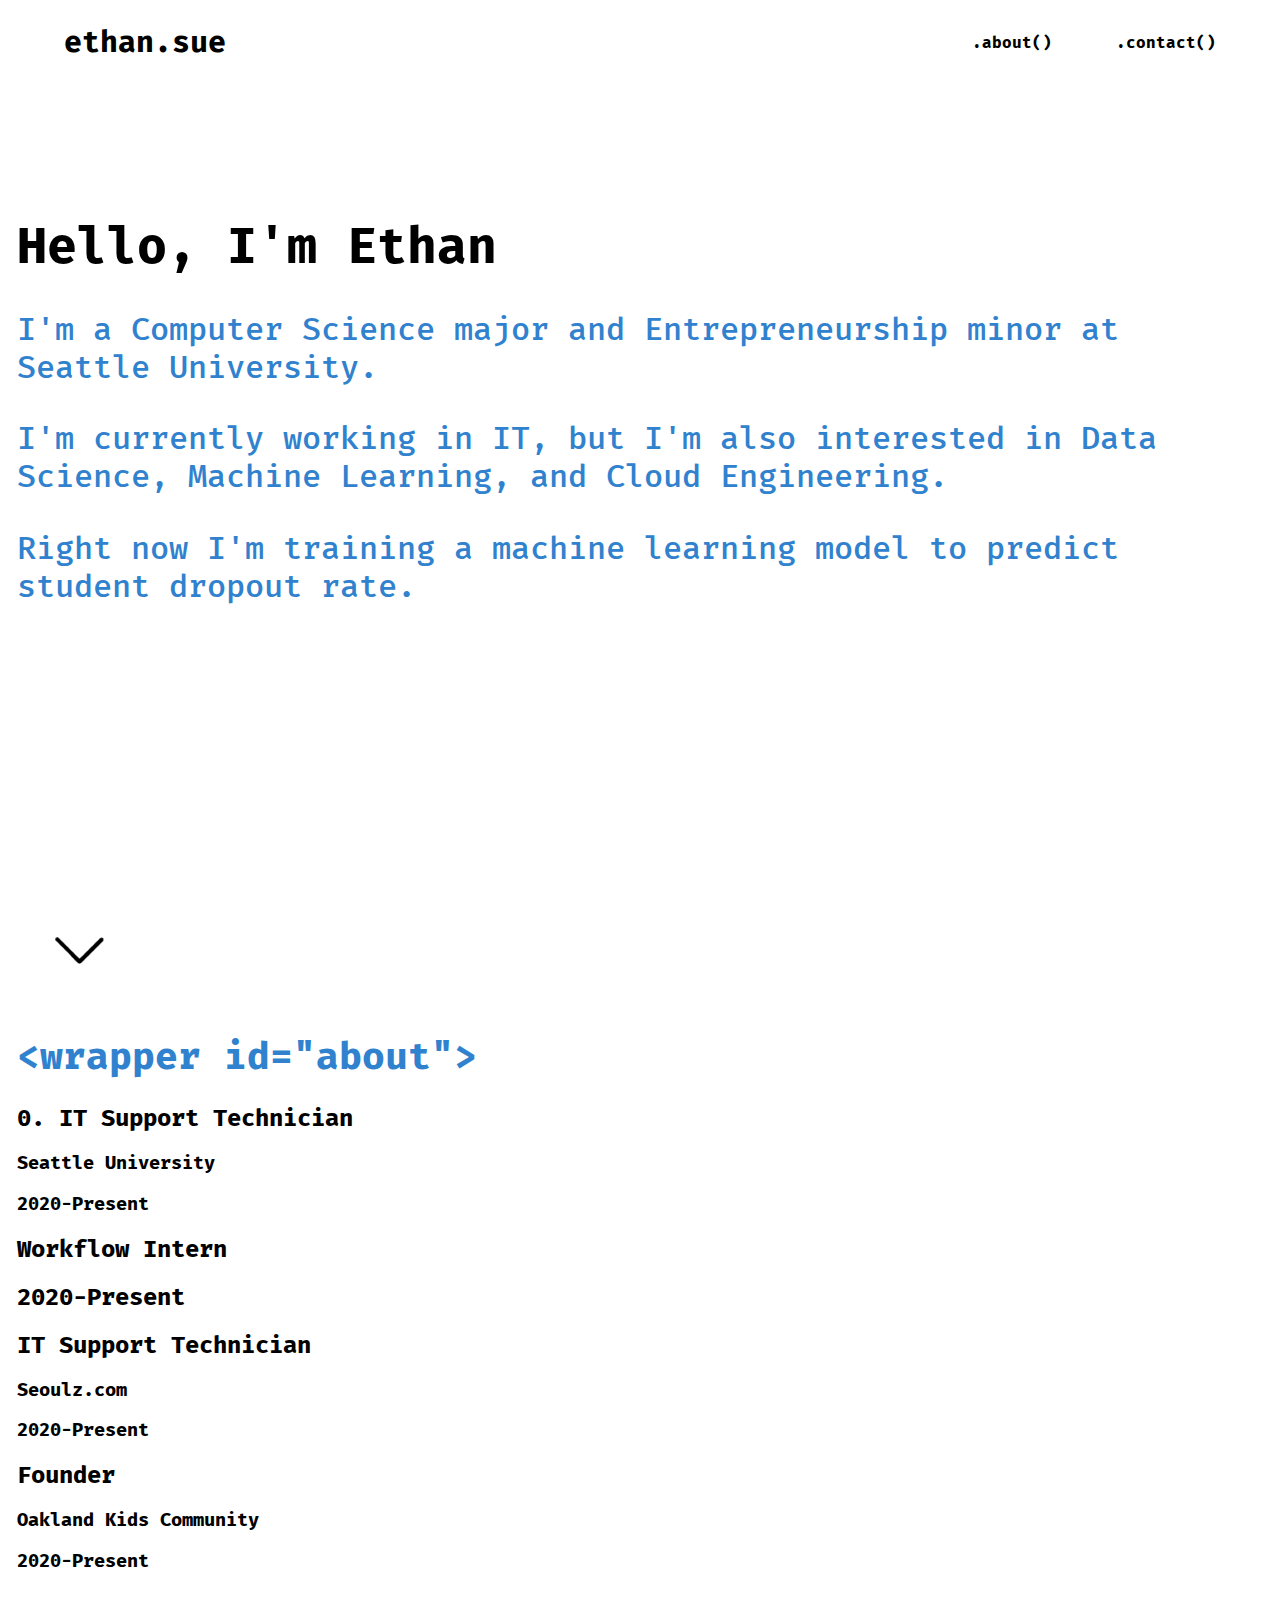
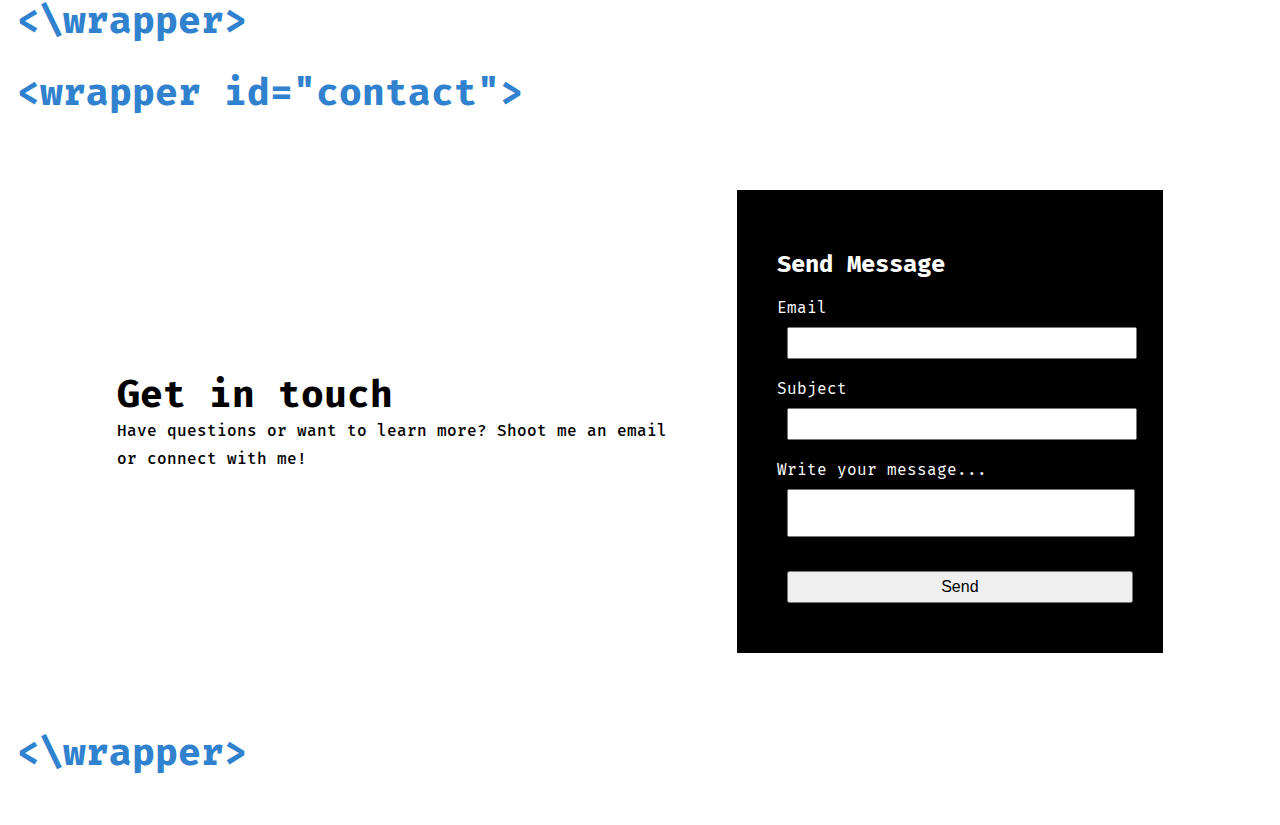
==== index.html @ 512fd11d "Adding in Work Experience" ====
<!DOCTYPE html>
<html>

<head>
  <meta charset="UTF-8">
  <meta http-equiv="X-UA-Compatible" content="IE=edge">
  <meta name="viewport" content="width=device-width, initial-scale=1.0">
  <title>Ethan Sue</title>

  <link rel="preconnect" href="https://fonts.googleapis.com">
  <link rel="preconnect" href="https://fonts.gstatic.com" crossorigin>
  <link href="https://fonts.googleapis.com/css2?family=Fira+Mono:wght@400;500;700&display=swap" rel="stylesheet">

  <link rel="stylesheet" href="main.css">
</head>

<body>
  <header>
    <nav>
      <div class="container">
        <a class="name" title="ethan.sue" href="#top">ethan.sue</a>

        <div class="menu">
          <!--<a href="#work">.work()</a>-->
          <a href="#about">.about()</a>
          <!--<a href="#tools">.tools()</a>-->
          <a href="#contact">.contact()</a>
        </div>

        <button class="hamburger">
          <span></span>
          <span></span>
          <span></span>
        </button>
      </div>
    </nav>
  </header>
  
  <div id="top" style="margin:0 auto;max-width:1260px;padding:0px 1.0875rem 1.45rem;padding-top:1rem;">
    <section id="home">
      <div id="home-text">
        <h1>Hello, I'm Ethan</h1>
        <h1 class="intro">I'm a Computer Science major and Entrepreneurship minor at Seattle University.</h1>
        <h1 class="intro">I'm currently working in IT, but I'm also interested in Data Science, Machine Learning, and Cloud Engineering.</h1>
        <h1 class="intro">Right now I'm training a machine learning model to predict student dropout rate.</h1>
      </div>
      <a href="#work"><img class="down-arrow" src="img\downarrow.gif" alt="down arrow"></a>
    </section>  
    <!--
    <section id="work">
      <h1 class="section-title">&#60;wrapper id="work"&#62;</h1>
      <h1 class="section-title">&#60;&#92;wrapper&#62;</h1>
    </section>-->
    <section id="about">
      <h1 class="section-title">&#60;wrapper id="about"&#62;</h1>
      <!--<embed src="Ethan Sue-Software Engineer.pdf" type="application/pdf" width="100%" height="1000px" />-->
      <div class="Experience">
        <h2>0. IT Support Technician</h2>
        <h3>Seattle University</h3> <h3 class="date">2020-Present</h3>
      </div>
      <div class="Experience">
        <h2>Workflow Intern</h2> <h2>2020-Present</h2>
      </div>
      <div class="Experience">
        <h2>IT Support Technician</h2>
        <h3>Seoulz.com</h3> <h3 class="date">2020-Present</h3>
      </div>
      <div class="Experience">
        <h2>Founder</h2>
        <h3>Oakland Kids Community</h3> <h3 class="date">2020-Present</h3>
      </div>
      <h1 class="section-title">&#60;&#92;wrapper&#62;</h1>
    </section>
    <section id="contact">
      <h1 class="section-title">&#60;wrapper id="contact"&#62;</h1>
      <div class="contactContainer">
        <div class="content">
          <h1>Get in touch</h1>
          <p>Have questions or want to learn more? Shoot me an email or connect with me!</p>
        </div>
        
        <div class="contactForm">
          <form>
            <h2>Send Message</h2>
            <div class="formBox">
              <span>Email</span>
              <input type="text" name="" required="required">
            </div>
            <div class="formBox">
              <span>Subject</span>
              <input type="text" name="" required="required">
            </div>
            <div class="formBox">
              <span>Write your message...</span>
              <textarea required="required"></textarea>
            </div>
            <div class="formBox">
              <input type="submit" name="" value="Send">
            </div>
          </form>
        </div>
      </div>
      <h1 class="section-title">&#60;&#92;wrapper&#62;</h1>
    </section>
  </div>
  

  <script src="main.js">
  function myFunction(element, color) {
    element.style.color = color;
  }
  </script>
</body>
</html>
---- main.css ----
:root {
    --primary: rgb(49, 130, 206);
    --light: white;
    --dark: black;
    scroll-behavior: smooth;
}

body {
    max-width: 1280px;
    margin: 0 auto;

    display: flex;
    align-items: center;
    justify-content: space-between;

    box-sizing: border-box;
    font-family: "Fira Mono", monospace;
}

.container {
    max-width: 1280px;
    margin: 0 auto;

    display: flex;
    align-items: center;
    justify-content: space-between;
}

nav {
    position: fixed;
    top: 0;
    left: 0;
    right: 0;
    z-index: 99;
    padding: 16px 32px;
    background-color: white;
}
.hamburger {
    display: block;
    position: relative;
    z-index: 1;

    user-select: none;

    appearance: none;
    border: none;
    outline: none;
    background: none;
    cursor: pointer;
}

.hamburger span{
    display:block;
    width: 33px;
    height: 4px;
    margin-bottom: 5px;
    position: relative;

    background-color: black;
    border-radius: 6px;
    z-index: 1;

    transform-origin: 0 0;

    transition: 0.4s;
}

.hamburger:hover span:nth-child(2) {
    transform: translateX(10px);
    background-color: var(--primary);
}


.hamburger.is-active span:nth-child(1) {
    transform: translate(0px, -2px) rotate(45deg);
}

.hamburger.is-active span:nth-child(2) {
    opacity: 0;
    transform: translateX(15px);
}

.hamburger.is-active span:nth-child(3) {
    transform: translate(-3px, 3px) rotate(-45deg);
}

.hamburger.is-active:hover span {
    background-color: var(--primary);
}

.menu {
    display: none;
    flex: 1 1 0%;
    justify-content: flex-end;
    margin: 0 - 16px;
    font-size: 16px;
}

.container a {
    color: var(--dark);
    margin: 0 16px;
    font-weight: 600;
    text-decoration: none;
    transition: 1.5s;
    padding: 8px 16px;
    border-radius: 99px;
    
}

.container a:hover {
    color: var(--primary);
    transition: 0.4s;
}

.name {
    font-size: 30px;
}

@media (min-width: 768px) {
    .hamburger {
        display: none;
    }
    .menu {
        display: flex;
    }
}


#home {
    min-height: 80vh;
    height: 100%;
    width: 100%;
    position: relative;
    align-items: center;
    margin-top: 200px;
}

#home-text {
    margin-bottom: 150px;
}

h1 {
    font-weight: 700;
    font-size: 50px;
}

.intro {
    color: var(--primary);
    margin-top: 33.5px;
    font-weight: 500;
    font-size: 32px;
}

.down-arrow {
    padding-top: 10%;
    max-width: 10%;
    height: auto;
}

.section-title {
    color: var(--primary);
    font-size: 38px;
}

.contactContainer {
    position: relative;
    padding: 50px 100px;
    display: flex;
    justify-content: center;
    align-items: center;
}

.containerContent {
    width: 50%;
    display: flex;
    flex-direction: column;
    margin-left: 20px;
}

.content h1{
    font-size: 38px;
    margin-top: 0;
    margin-bottom: 0;
    margin-right: 10%;

}

p {
    font-size: 20px;
    margin: 0;
    font-weight: 500;
    line-height: 1.75;
}

.content p {
    font-size: 16px;
    padding-right: 10%;
}

.contactForm {
    width: 40%;
    padding: 40px;
    background: black;
    color: white;
}

.contactForm .formBox {
    position: relative;
    width: 100%;
    margin-top: 10px;
    font-family: "Fira Mono";
}

.contactForm .formBox input, .contactForm .formBox textarea{
    width: 100%;
    padding: 5px 0;
    font-size: 16px;
    margin: 10px;
    resize: none;
}
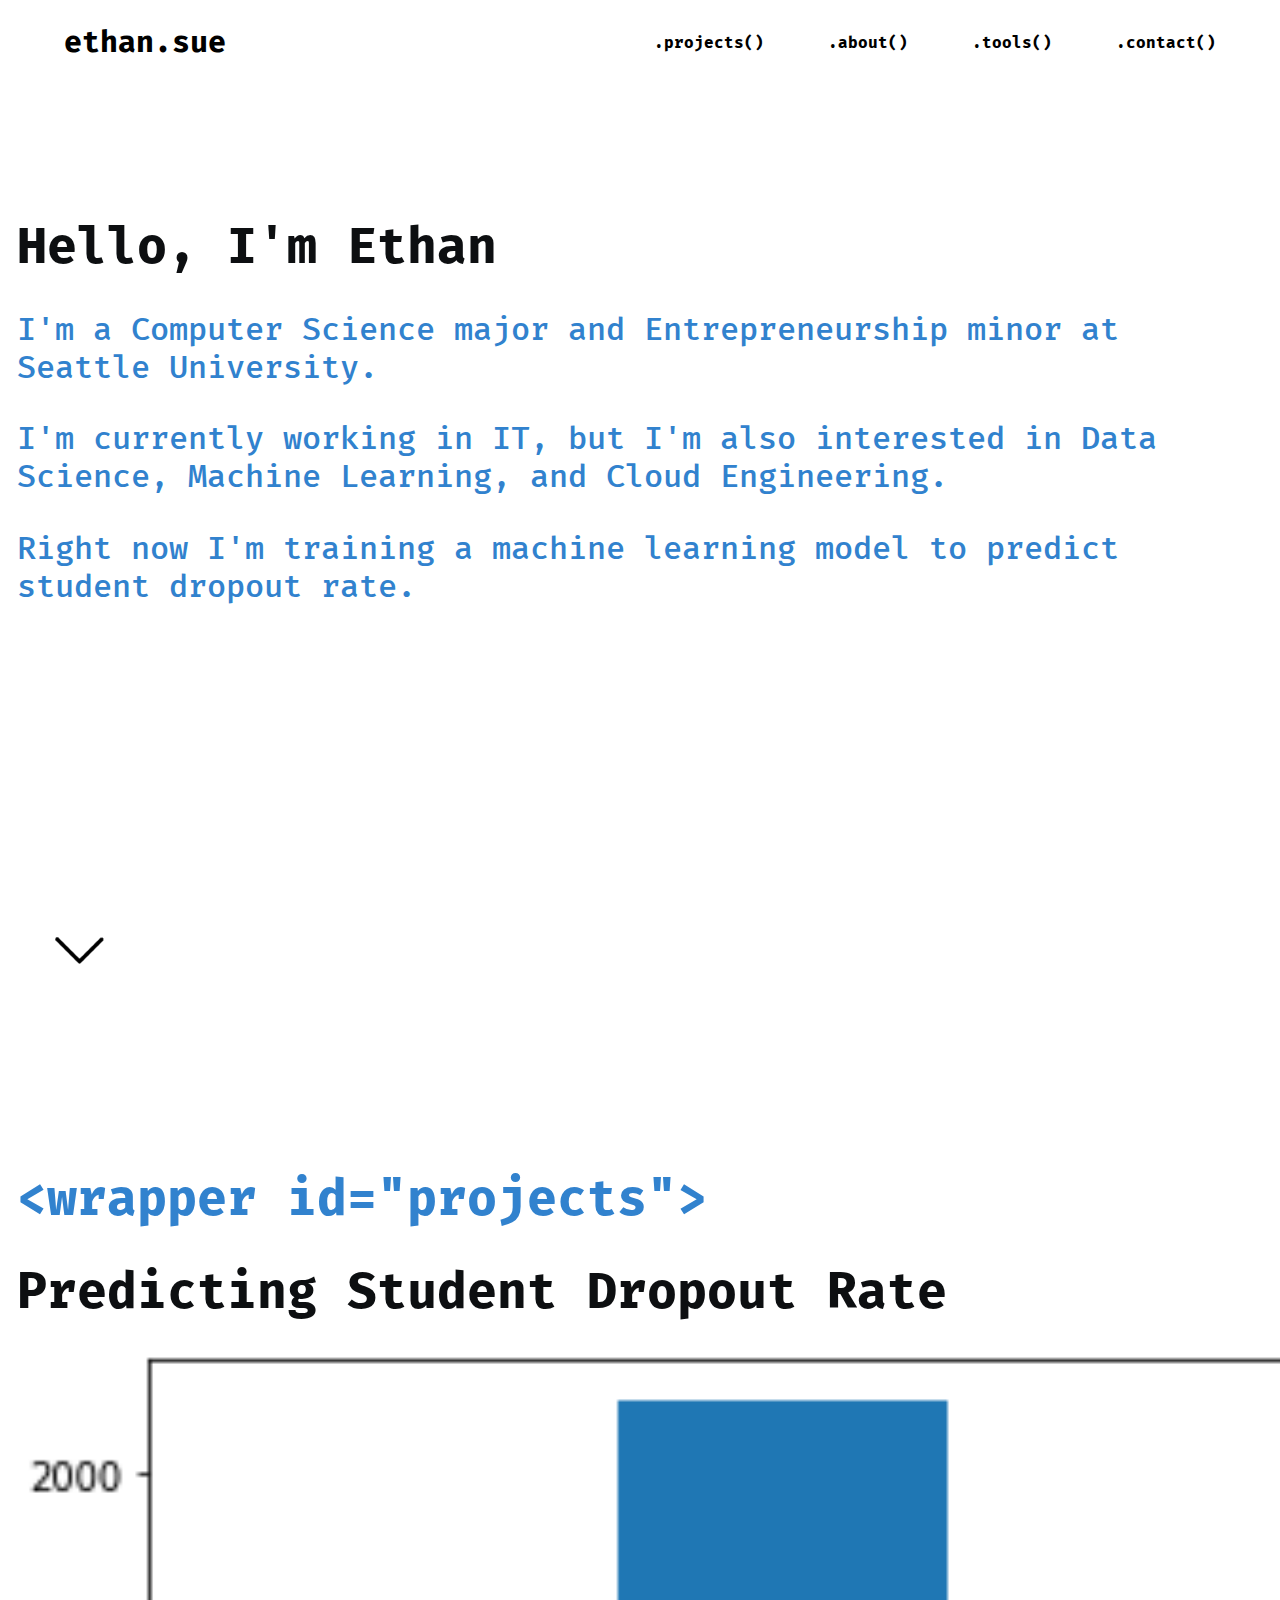
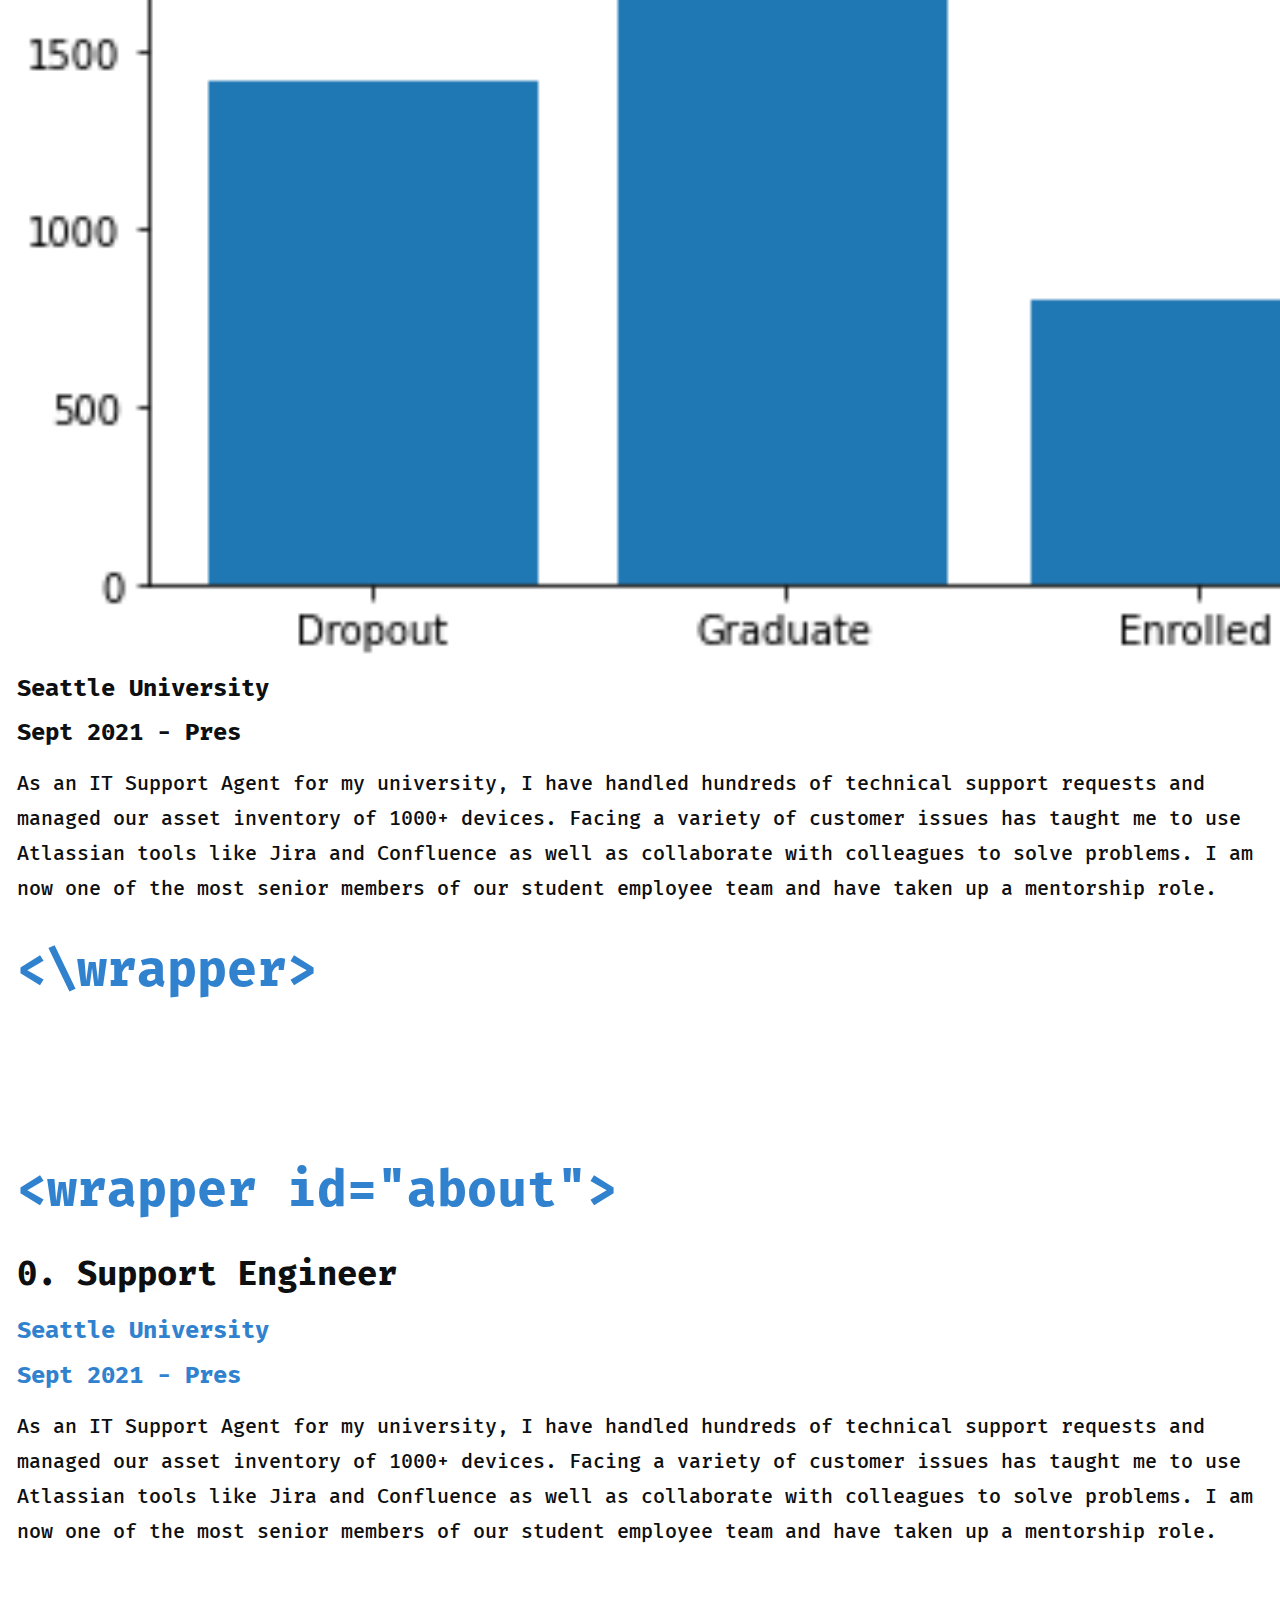
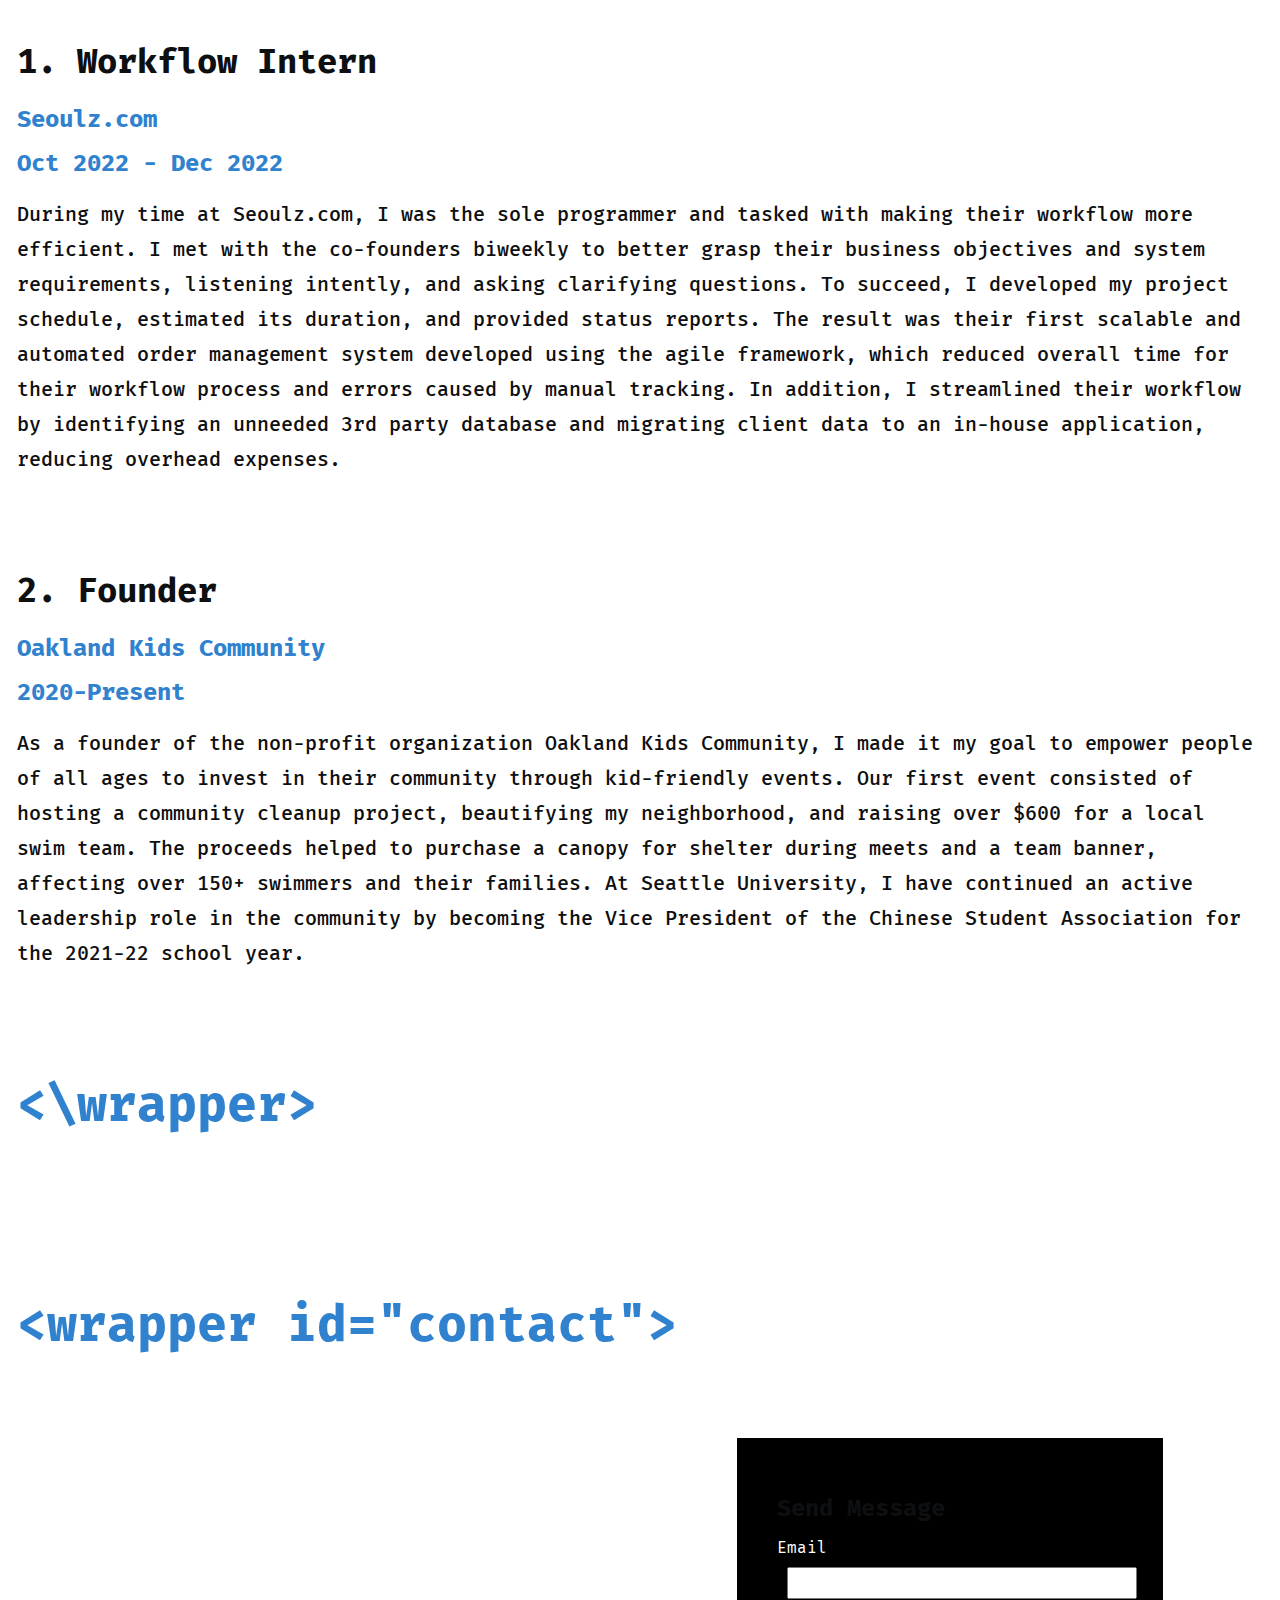
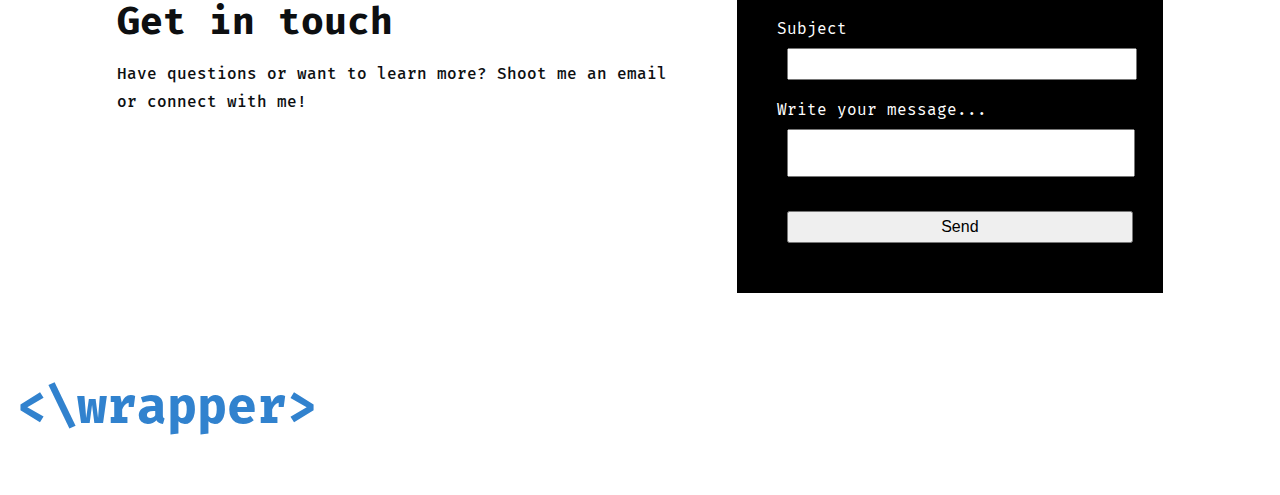
==== commit 8fa670b6: "Finished Work Section" ====
--- a/index.html
+++ b/index.html
@@ -21,9 +21,9 @@
         <a class="name" title="ethan.sue" href="#top">ethan.sue</a>
 
         <div class="menu">
-          <!--<a href="#work">.work()</a>-->
+          <a href="#projects">.projects()</a>
           <a href="#about">.about()</a>
-          <!--<a href="#tools">.tools()</a>-->
+          <a href="#tools">.tools()</a>
           <a href="#contact">.contact()</a>
         </div>
 
@@ -43,31 +43,81 @@
         <h1 class="intro">I'm a Computer Science major and Entrepreneurship minor at Seattle University.</h1>
         <h1 class="intro">I'm currently working in IT, but I'm also interested in Data Science, Machine Learning, and Cloud Engineering.</h1>
         <h1 class="intro">Right now I'm training a machine learning model to predict student dropout rate.</h1>
+        <!-- I'm an aspiring Software Developer looking for a challenging role in a reputable organization. -->
       </div>
-      <a href="#work"><img class="down-arrow" src="img\downarrow.gif" alt="down arrow"></a>
+      <a href="#projects"><img class="down-arrow" src="img\downarrow.gif" alt="down arrow"></a>
     </section>  
-    <!--
-    <section id="work">
-      <h1 class="section-title">&#60;wrapper id="work"&#62;</h1>
+    <section id="projects">
+      <h1 class="section-title">&#60;wrapper id="projects"&#62;</h1>
+
+      <div class="proj">
+        <h1>Predicting Student Dropout Rate</h1> 
+        
+        <a href="https://github.com/ethans2028"><img class="proj-img" src="/img/ml_project.png" alt="graph of number of dropouts, graduates, and enrollees in a dataset"></a>
+        <h2>Seattle University</h2>
+        <h2>Sept 2021 - Pres</h2>
+        
+        <p>
+          As an IT Support Agent for my university, I have handled hundreds of technical support 
+          requests and managed our asset inventory of 1000+ devices. Facing a variety of customer 
+          issues has taught me to use Atlassian tools like Jira and Confluence as well as 
+          collaborate with colleagues to solve problems. I am now one of the most senior members 
+          of our student employee team and have taken up a mentorship role.
+        </p>
+    </div>
+
       <h1 class="section-title">&#60;&#92;wrapper&#62;</h1>
-    </section>-->
+    </section>
+
+
     <section id="about">
       <h1 class="section-title">&#60;wrapper id="about"&#62;</h1>
       <!--<embed src="Ethan Sue-Software Engineer.pdf" type="application/pdf" width="100%" height="1000px" />-->
-      <div class="Experience">
-        <h2>0. IT Support Technician</h2>
-        <h3>Seattle University</h3> <h3 class="date">2020-Present</h3>
+      <div class="experience">
+          <h1>0. Support Engineer</h1> 
+          <h2>Seattle University</h2>
+          <h2>Sept 2021 - Pres</h2>
+          
+          <p>
+            As an IT Support Agent for my university, I have handled hundreds of technical support 
+            requests and managed our asset inventory of 1000+ devices. Facing a variety of customer 
+            issues has taught me to use Atlassian tools like Jira and Confluence as well as 
+            collaborate with colleagues to solve problems. I am now one of the most senior members 
+            of our student employee team and have taken up a mentorship role.
+          </p>
       </div>
-      <div class="Experience">
-        <h2>Workflow Intern</h2> <h2>2020-Present</h2>
+
+      <div class="experience">
+          <h1>1. Workflow Intern</h1> 
+          <h2>Seoulz.com</h2> 
+          <h2>Oct 2022 - Dec 2022</h2>
+          
+          <p>
+            During my time at Seoulz.com, I was the sole programmer and tasked with making their workflow more
+            efficient. I met with the co-founders biweekly to better grasp their business objectives and system 
+            requirements, listening intently, and asking clarifying questions. To succeed, I developed 
+            my project schedule, estimated its duration, and provided status reports. The result was 
+            their first scalable and automated order management system developed using the agile 
+            framework, which reduced overall time for their workflow process and errors caused by 
+            manual tracking. In addition, I streamlined their workflow by identifying an unneeded 3rd 
+            party database and migrating client data to an in-house application, reducing overhead expenses. 
+          </p>
       </div>
-      <div class="Experience">
-        <h2>IT Support Technician</h2>
-        <h3>Seoulz.com</h3> <h3 class="date">2020-Present</h3>
-      </div>
-      <div class="Experience">
-        <h2>Founder</h2>
-        <h3>Oakland Kids Community</h3> <h3 class="date">2020-Present</h3>
+      <div class="experience">
+          <h1>2. Founder</h1>
+          <h2>Oakland Kids Community</h2>
+          <h2>2020-Present</h2>
+
+          <p>
+            As a founder of the non-profit organization Oakland Kids Community, I made it my goal to 
+            empower people of all ages to invest in their community through kid-friendly events. Our 
+            first event consisted of hosting a community cleanup project, beautifying my neighborhood, 
+            and raising over $600 for a local swim team. The proceeds helped to purchase a canopy for 
+            shelter during meets and a team banner, affecting over 150+ swimmers and their families. 
+            At Seattle University, I have continued an active leadership role in the community 
+            by becoming the Vice President of the Chinese Student Association for the 2021-22 school 
+            year.
+          </p>
       </div>
       <h1 class="section-title">&#60;&#92;wrapper&#62;</h1>
     </section>
--- a/main.css
+++ b/main.css
@@ -1,220 +1,253 @@
 :root {
-    --primary: rgb(49, 130, 206);
-    --light: white;
-    --dark: black;
-    scroll-behavior: smooth;
+  --primary: rgb(49, 130, 206);
+  --light: white;
+  --dark: black;
+}
+
+html {
+  scroll-behavior: smooth !important;
 }
 
 body {
-    max-width: 1280px;
-    margin: 0 auto;
-
-    display: flex;
-    align-items: center;
-    justify-content: space-between;
-
-    box-sizing: border-box;
-    font-family: "Fira Mono", monospace;
+  max-width: 1280px;
+  margin: 0 auto;
+
+  box-sizing: border-box;
+  font-family: "Fira Mono", monospace;
 }
 
 .container {
-    max-width: 1280px;
-    margin: 0 auto;
-
-    display: flex;
-    align-items: center;
-    justify-content: space-between;
+  max-width: 1280px;
+  margin: 0 auto;
+
+  display: flex;
+  align-items: center;
+  justify-content: space-between;
 }
 
 nav {
-    position: fixed;
-    top: 0;
-    left: 0;
-    right: 0;
-    z-index: 99;
-    padding: 16px 32px;
-    background-color: white;
-}
+  position: fixed;
+  top: 0;
+  left: 0;
+  right: 0;
+  z-index: 99;
+  padding: 16px 32px;
+  background-color: white;
+}
+
 .hamburger {
-    display: block;
-    position: relative;
-    z-index: 1;
-
-    user-select: none;
-
-    appearance: none;
-    border: none;
-    outline: none;
-    background: none;
-    cursor: pointer;
+  display: block;
+  position: relative;
+  z-index: 1;
+
+  user-select: none;
+
+  appearance: none;
+  border: none;
+  outline: none;
+  background: none;
+  cursor: pointer;
 }
 
 .hamburger span{
-    display:block;
-    width: 33px;
-    height: 4px;
-    margin-bottom: 5px;
-    position: relative;
-
-    background-color: black;
-    border-radius: 6px;
-    z-index: 1;
-
-    transform-origin: 0 0;
-
-    transition: 0.4s;
+  display:block;
+  width: 33px;
+  height: 4px;
+  margin-bottom: 5px;
+  position: relative;
+
+  background-color: black;
+  border-radius: 6px;
+  z-index: 1;
+
+  transform-origin: 0 0;
+
+  transition: 0.4s;
 }
 
 .hamburger:hover span:nth-child(2) {
-    transform: translateX(10px);
-    background-color: var(--primary);
+  transform: translateX(10px);
+  background-color: var(--primary);
 }
 
 
 .hamburger.is-active span:nth-child(1) {
-    transform: translate(0px, -2px) rotate(45deg);
+  transform: translate(0px, -2px) rotate(45deg);
 }
 
 .hamburger.is-active span:nth-child(2) {
-    opacity: 0;
-    transform: translateX(15px);
+  opacity: 0;
+  transform: translateX(15px);
 }
 
 .hamburger.is-active span:nth-child(3) {
-    transform: translate(-3px, 3px) rotate(-45deg);
+  transform: translate(-3px, 3px) rotate(-45deg);
 }
 
 .hamburger.is-active:hover span {
-    background-color: var(--primary);
+  background-color: var(--primary);
 }
 
 .menu {
-    display: none;
-    flex: 1 1 0%;
-    justify-content: flex-end;
-    margin: 0 - 16px;
-    font-size: 16px;
+  display: none;
+  flex: 1 1 0%;
+  justify-content: flex-end;
+  margin: 0 - 16px;
+  font-size: 16px;
 }
 
 .container a {
-    color: var(--dark);
-    margin: 0 16px;
-    font-weight: 600;
-    text-decoration: none;
-    transition: 1.5s;
-    padding: 8px 16px;
-    border-radius: 99px;
-    
+  color: var(--dark);
+  margin: 0 16px;
+  font-weight: 600;
+  text-decoration: none;
+  padding: 8px 16px;
+  border-radius: 99px;
+
+  scroll-behavior: smooth;
+  transition: 2s;
+  
 }
 
 .container a:hover {
-    color: var(--primary);
-    transition: 0.4s;
+  color: var(--primary);
+  transition: 0.4s;
 }
 
 .name {
-    font-size: 30px;
+  font-size: 30px;
 }
 
 @media (min-width: 768px) {
-    .hamburger {
-        display: none;
-    }
-    .menu {
-        display: flex;
-    }
+  .hamburger {
+      display: none;
+  }
+  .menu {
+      display: flex;
+  }
 }
 
 
 #home {
-    min-height: 80vh;
-    height: 100%;
-    width: 100%;
-    position: relative;
-    align-items: center;
-    margin-top: 200px;
+  min-height: 80vh;
+  height: 100%;
+  width: 100%;
+  position: relative;
+  align-items: center;
+  margin-top: 200px;
 }
 
 #home-text {
-    margin-bottom: 150px;
+  margin-bottom: 150px;
 }
 
 h1 {
-    font-weight: 700;
-    font-size: 50px;
+  font-weight: 700;
+  font-size: 50px;
 }
 
 .intro {
-    color: var(--primary);
-    margin-top: 33.5px;
-    font-weight: 500;
-    font-size: 32px;
+  color: var(--primary);
+  margin-top: 33.5px;
+  font-weight: 500;
+  font-size: 32px;
 }
 
 .down-arrow {
-    padding-top: 10%;
-    max-width: 10%;
-    height: auto;
+  padding-top: 10%;
+  max-width: 10%;
+  height: auto;
 }
 
 .section-title {
-    color: var(--primary);
-    font-size: 38px;
+  color: var(--primary);
 }
 
 .contactContainer {
-    position: relative;
-    padding: 50px 100px;
-    display: flex;
-    justify-content: center;
-    align-items: center;
+  position: relative;
+  padding: 50px 100px;
+  display: flex;
+  justify-content: center;
+  align-items: center;
 }
 
 .containerContent {
-    width: 50%;
-    display: flex;
-    flex-direction: column;
-    margin-left: 20px;
+  width: 50%;
+  display: flex;
+  flex-direction: column;
+  margin-left: 20px;
 }
 
 .content h1{
-    font-size: 38px;
-    margin-top: 0;
-    margin-bottom: 0;
-    margin-right: 10%;
+  font-size: 38px;
+  margin-top: 0;
+  margin-bottom: 0;
+  margin-right: 10%;
 
 }
 
 p {
-    font-size: 20px;
-    margin: 0;
-    font-weight: 500;
-    line-height: 1.75;
+  color: rgb(13, 15, 17);
+  font-size: 20px;
+  font-weight: 500;
+  line-height: 1.75;
 }
 
 .content p {
-    font-size: 16px;
-    padding-right: 10%;
+  font-size: 16px;
+  padding-right: 10%;
 }
 
 .contactForm {
-    width: 40%;
-    padding: 40px;
-    background: black;
-    color: white;
+  width: 40%;
+  padding: 40px;
+  background: black;
+  color: white;
 }
 
 .contactForm .formBox {
-    position: relative;
-    width: 100%;
-    margin-top: 10px;
-    font-family: "Fira Mono";
+  position: relative;
+  width: 100%;
+  margin-top: 10px;
+  font-family: "Fira Mono";
 }
 
 .contactForm .formBox input, .contactForm .formBox textarea{
-    width: 100%;
-    padding: 5px 0;
-    font-size: 16px;
-    margin: 10px;
-    resize: none;
+  width: 100%;
+  padding: 5px 0;
+  font-size: 16px;
+  margin: 10px;
+  resize: none;
+}
+
+.top {
+  max-width: 1280px;
+  margin: 0 auto;
+}
+
+.experience {
+  padding-bottom: 50px;
+}
+
+.experience h1 {
+  font-weight: 700;
+  font-size: 34px;
+}
+
+.experience h2 {
+  font-weight: 700;
+  font-size: 24px;
+  color: rgb(49, 130, 206);
+}
+
+h1, h2, h3, h4, h5, h6 {
+  color: rgb(13, 15, 17);
+  margin: 0.67em 0px;
+}
+
+section {
+  margin-top: 160px;
+}
+
+.proj-img{
 }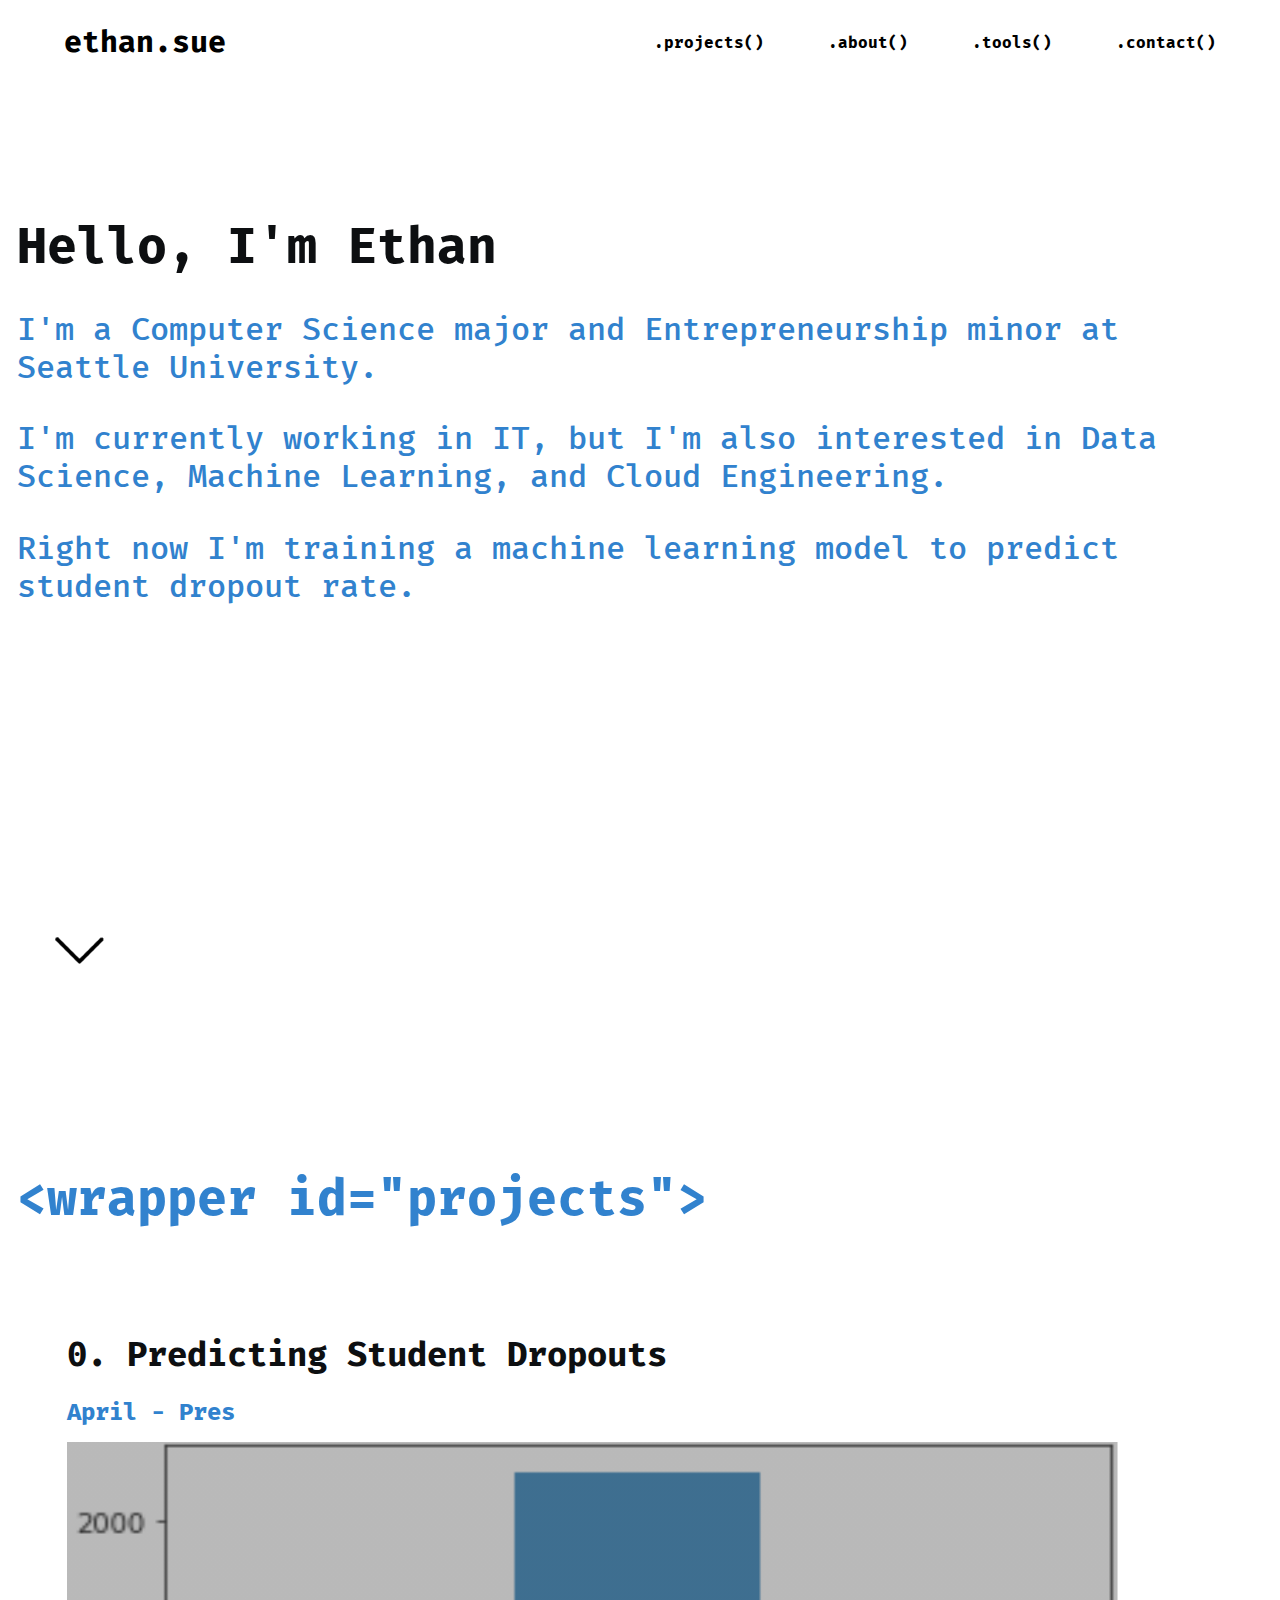
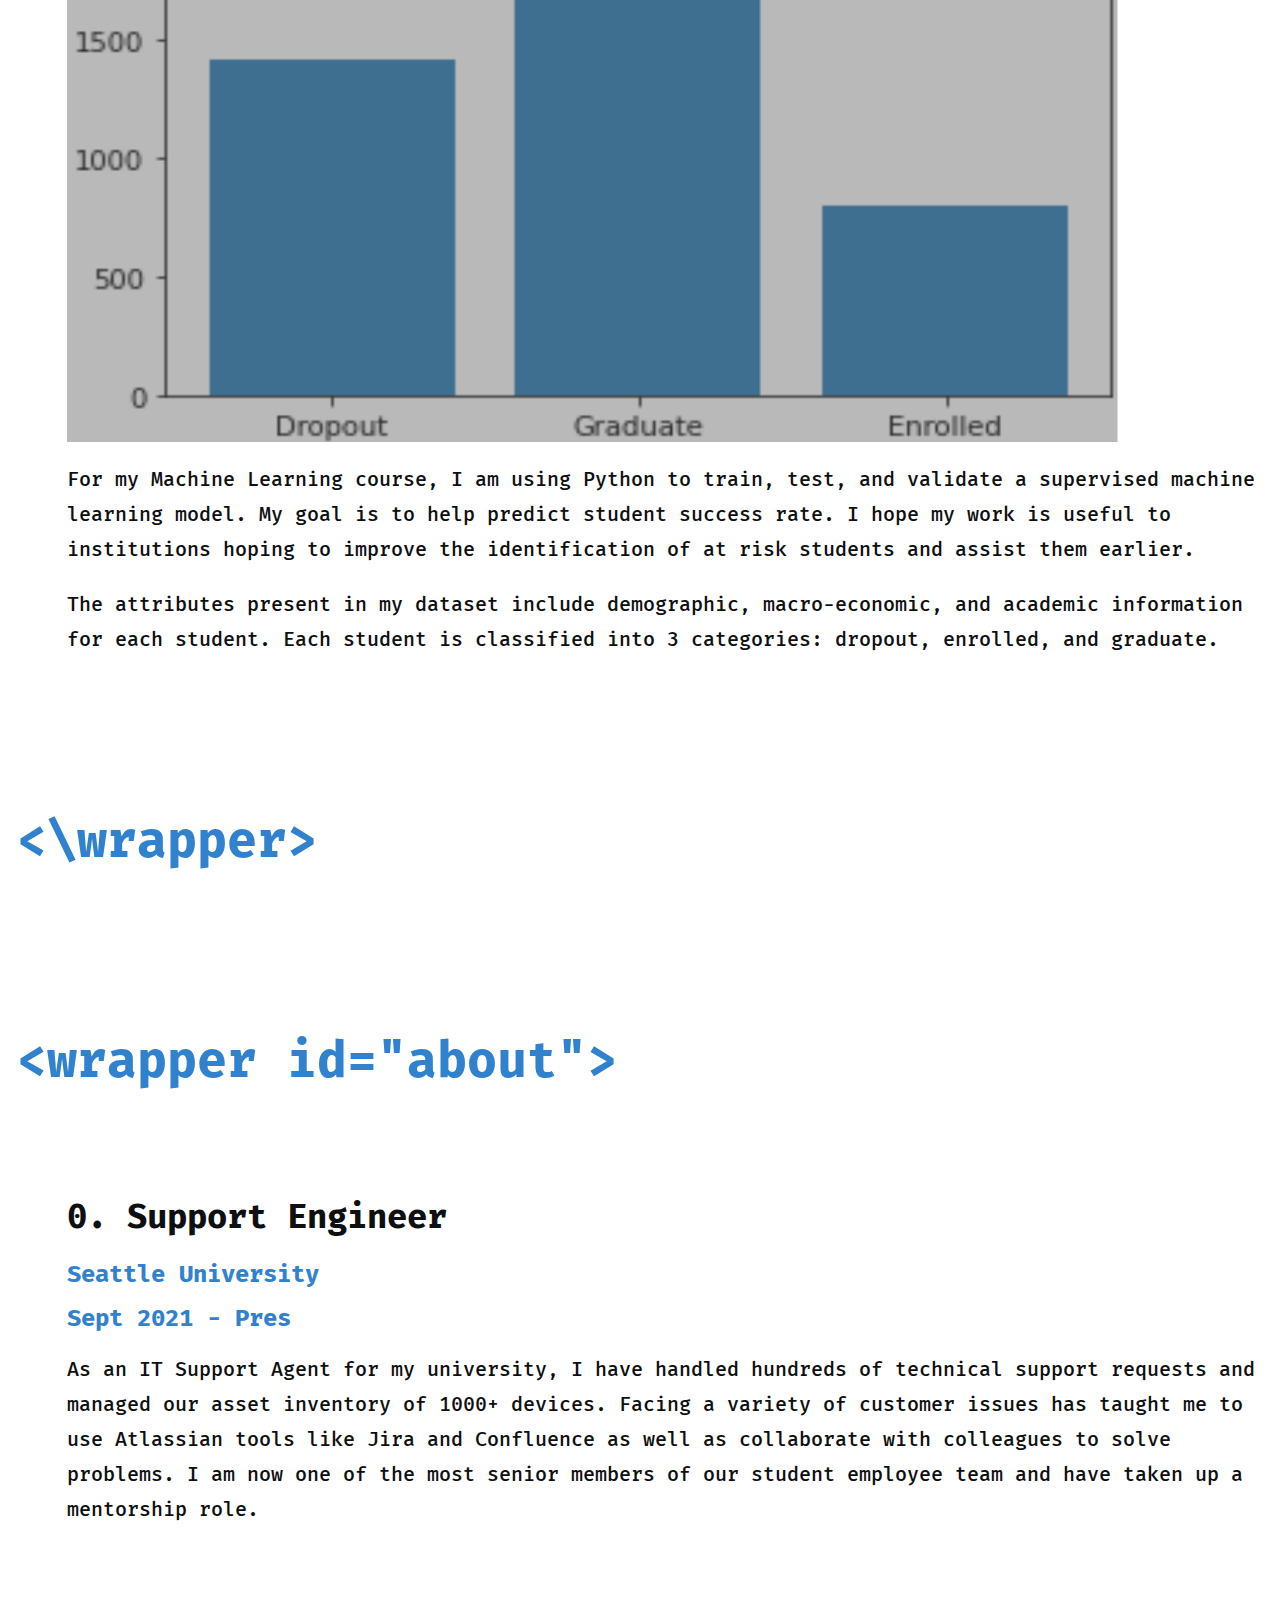
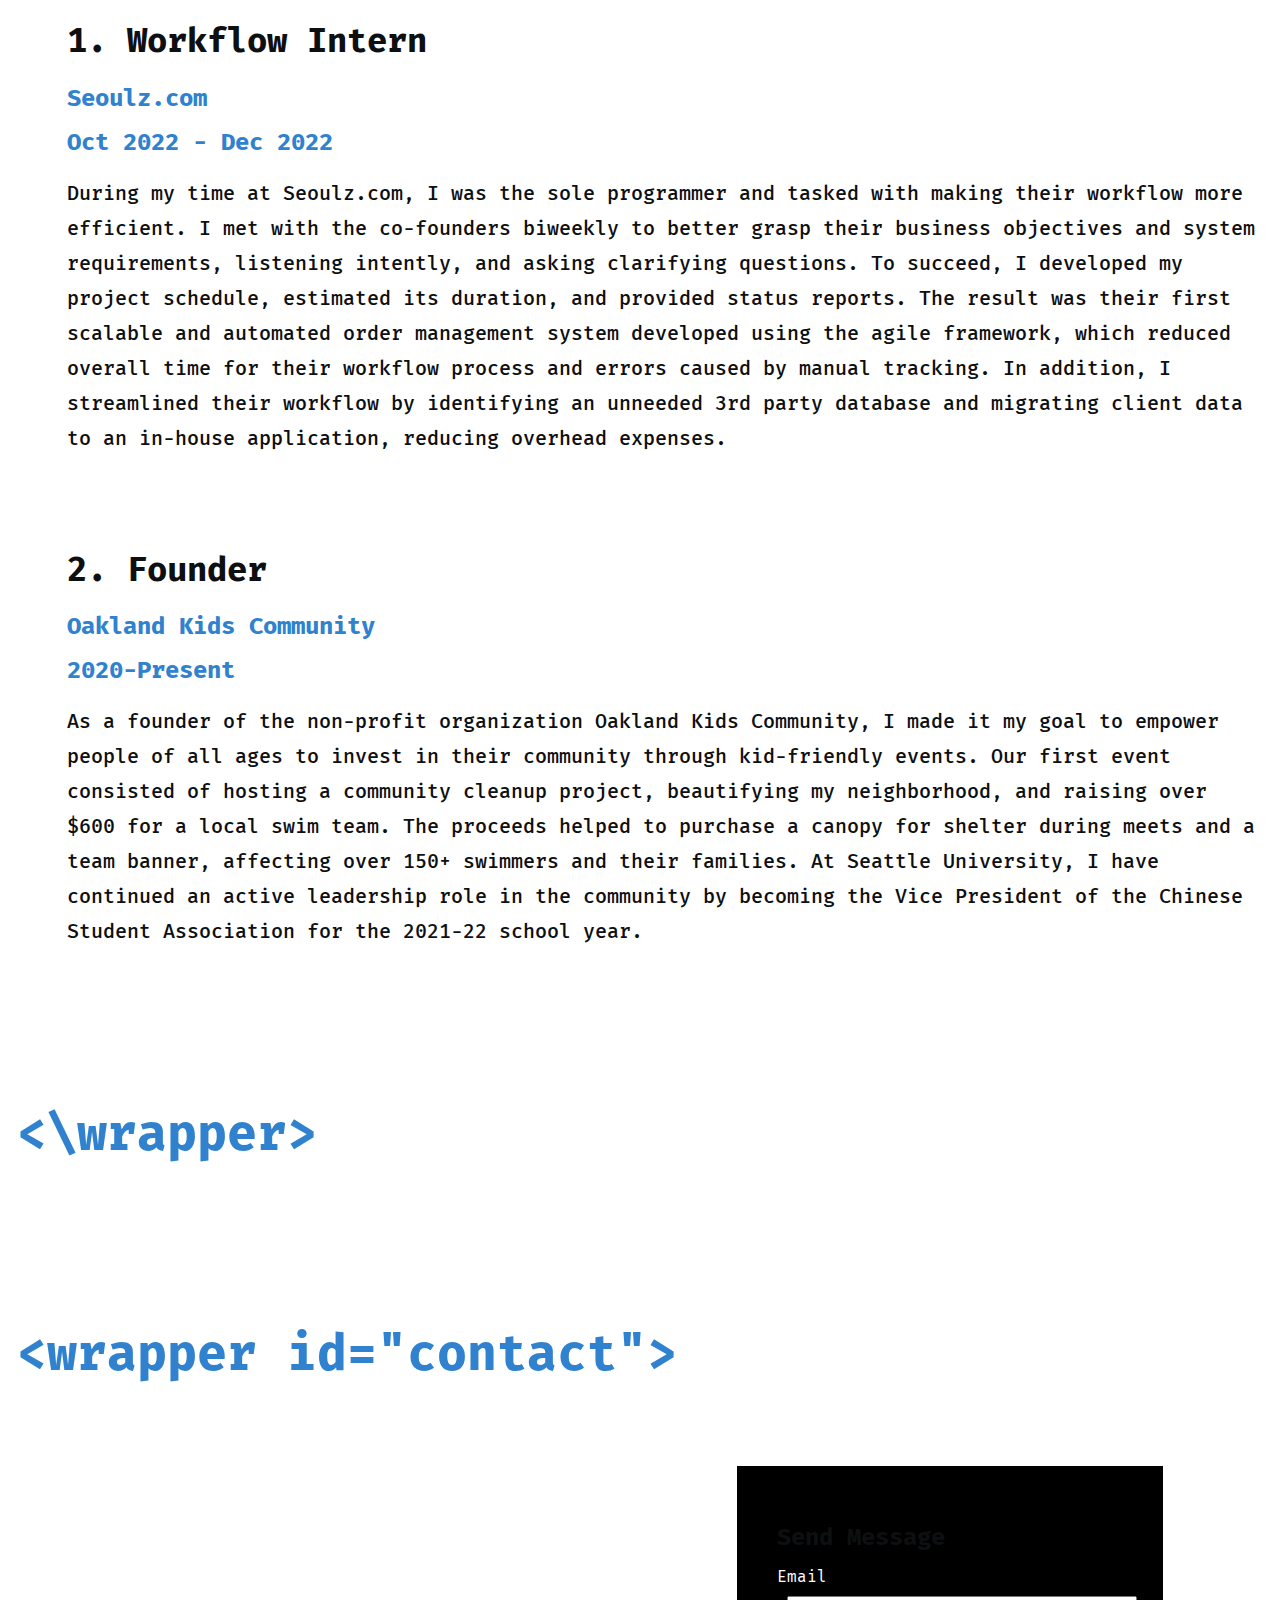
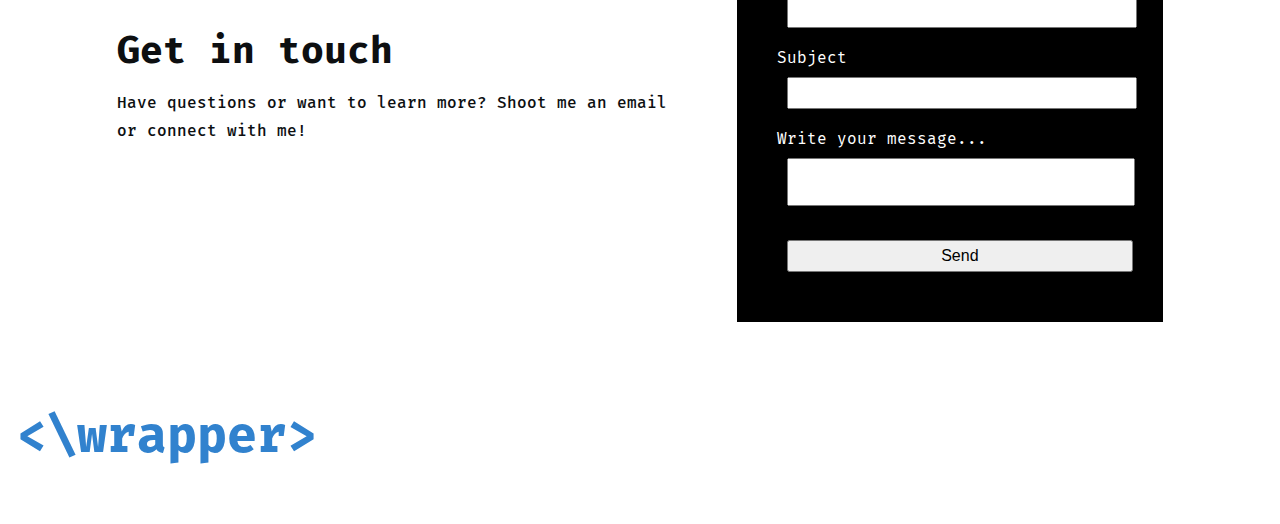
==== commit a4a07ed5: "Added First Project to Project Section" ====
--- a/index.html
+++ b/index.html
@@ -49,23 +49,28 @@
     </section>  
     <section id="projects">
       <h1 class="section-title">&#60;wrapper id="projects"&#62;</h1>
-
-      <div class="proj">
-        <h1>Predicting Student Dropout Rate</h1> 
-        
-        <a href="https://github.com/ethans2028"><img class="proj-img" src="/img/ml_project.png" alt="graph of number of dropouts, graduates, and enrollees in a dataset"></a>
-        <h2>Seattle University</h2>
-        <h2>Sept 2021 - Pres</h2>
-        
-        <p>
-          As an IT Support Agent for my university, I have handled hundreds of technical support 
-          requests and managed our asset inventory of 1000+ devices. Facing a variety of customer 
-          issues has taught me to use Atlassian tools like Jira and Confluence as well as 
-          collaborate with colleagues to solve problems. I am now one of the most senior members 
-          of our student employee team and have taken up a mentorship role.
-        </p>
-    </div>
-
+      
+      <div class="content-padding">
+        <div class="experience">
+          <h1>0. Predicting Student Dropouts</h1>
+          <h2>April - Pres</h2>
+          <div class="proj-img-container">
+            <a href="https://github.com/ethans2028" target="_blank">
+              <div class="proj-img">
+              </div>
+            </a>
+          </div>
+          <p>
+            For my Machine Learning course, I am using Python to train, test, and validate a supervised machine learning model. 
+            My goal is to help predict student success rate. I hope my work is useful to institutions hoping to improve the 
+            identification of at risk students and assist them earlier. 
+          </p>
+           <p>
+            The attributes present in my dataset include demographic, macro-economic, and academic information for each student. Each student
+            is classified into 3 categories: dropout, enrolled, and graduate.
+          </p>
+        </div>
+      </div>
       <h1 class="section-title">&#60;&#92;wrapper&#62;</h1>
     </section>
 
@@ -73,51 +78,53 @@
     <section id="about">
       <h1 class="section-title">&#60;wrapper id="about"&#62;</h1>
       <!--<embed src="Ethan Sue-Software Engineer.pdf" type="application/pdf" width="100%" height="1000px" />-->
-      <div class="experience">
-          <h1>0. Support Engineer</h1> 
-          <h2>Seattle University</h2>
-          <h2>Sept 2021 - Pres</h2>
-          
-          <p>
-            As an IT Support Agent for my university, I have handled hundreds of technical support 
-            requests and managed our asset inventory of 1000+ devices. Facing a variety of customer 
-            issues has taught me to use Atlassian tools like Jira and Confluence as well as 
-            collaborate with colleagues to solve problems. I am now one of the most senior members 
-            of our student employee team and have taken up a mentorship role.
-          </p>
-      </div>
+      <div class="content-padding">
+        <div class="experience">
+            <h1>0. Support Engineer</h1> 
+            <h2>Seattle University</h2>
+            <h2>Sept 2021 - Pres</h2>
+            
+            <p>
+              As an IT Support Agent for my university, I have handled hundreds of technical support 
+              requests and managed our asset inventory of 1000+ devices. Facing a variety of customer 
+              issues has taught me to use Atlassian tools like Jira and Confluence as well as 
+              collaborate with colleagues to solve problems. I am now one of the most senior members 
+              of our student employee team and have taken up a mentorship role.
+            </p>
+        </div>
 
-      <div class="experience">
-          <h1>1. Workflow Intern</h1> 
-          <h2>Seoulz.com</h2> 
-          <h2>Oct 2022 - Dec 2022</h2>
-          
-          <p>
-            During my time at Seoulz.com, I was the sole programmer and tasked with making their workflow more
-            efficient. I met with the co-founders biweekly to better grasp their business objectives and system 
-            requirements, listening intently, and asking clarifying questions. To succeed, I developed 
-            my project schedule, estimated its duration, and provided status reports. The result was 
-            their first scalable and automated order management system developed using the agile 
-            framework, which reduced overall time for their workflow process and errors caused by 
-            manual tracking. In addition, I streamlined their workflow by identifying an unneeded 3rd 
-            party database and migrating client data to an in-house application, reducing overhead expenses. 
-          </p>
-      </div>
-      <div class="experience">
-          <h1>2. Founder</h1>
-          <h2>Oakland Kids Community</h2>
-          <h2>2020-Present</h2>
+        <div class="experience">
+            <h1>1. Workflow Intern</h1> 
+            <h2>Seoulz.com</h2> 
+            <h2>Oct 2022 - Dec 2022</h2>
+            
+            <p>
+              During my time at Seoulz.com, I was the sole programmer and tasked with making their workflow more
+              efficient. I met with the co-founders biweekly to better grasp their business objectives and system 
+              requirements, listening intently, and asking clarifying questions. To succeed, I developed 
+              my project schedule, estimated its duration, and provided status reports. The result was 
+              their first scalable and automated order management system developed using the agile 
+              framework, which reduced overall time for their workflow process and errors caused by 
+              manual tracking. In addition, I streamlined their workflow by identifying an unneeded 3rd 
+              party database and migrating client data to an in-house application, reducing overhead expenses. 
+            </p>
+        </div>
+        <div class="experience">
+            <h1>2. Founder</h1>
+            <h2>Oakland Kids Community</h2>
+            <h2>2020-Present</h2>
 
-          <p>
-            As a founder of the non-profit organization Oakland Kids Community, I made it my goal to 
-            empower people of all ages to invest in their community through kid-friendly events. Our 
-            first event consisted of hosting a community cleanup project, beautifying my neighborhood, 
-            and raising over $600 for a local swim team. The proceeds helped to purchase a canopy for 
-            shelter during meets and a team banner, affecting over 150+ swimmers and their families. 
-            At Seattle University, I have continued an active leadership role in the community 
-            by becoming the Vice President of the Chinese Student Association for the 2021-22 school 
-            year.
-          </p>
+            <p>
+              As a founder of the non-profit organization Oakland Kids Community, I made it my goal to 
+              empower people of all ages to invest in their community through kid-friendly events. Our 
+              first event consisted of hosting a community cleanup project, beautifying my neighborhood, 
+              and raising over $600 for a local swim team. The proceeds helped to purchase a canopy for 
+              shelter during meets and a team banner, affecting over 150+ swimmers and their families. 
+              At Seattle University, I have continued an active leadership role in the community 
+              by becoming the Vice President of the Chinese Student Association for the 2021-22 school 
+              year.
+            </p>
+        </div>
       </div>
       <h1 class="section-title">&#60;&#92;wrapper&#62;</h1>
     </section>
--- a/main.css
+++ b/main.css
@@ -247,7 +247,23 @@
 
 section {
   margin-top: 160px;
+  max-width: 1280px;
 }
 
 .proj-img{
+  width: 1050.54px;
+  height: 600px;
+  background: 
+    /* top, transparent red */ 
+    linear-gradient(
+      rgba(100, 100, 100, 0.45), 
+      rgba(100, 100, 100, 0.45)
+    ),
+    /* bottom, image */
+    url(/img/ml_project.png);
+  background-size:1050.54px 600px;
+}
+
+.content-padding {
+  padding: 50px 0 50px 50px;
 }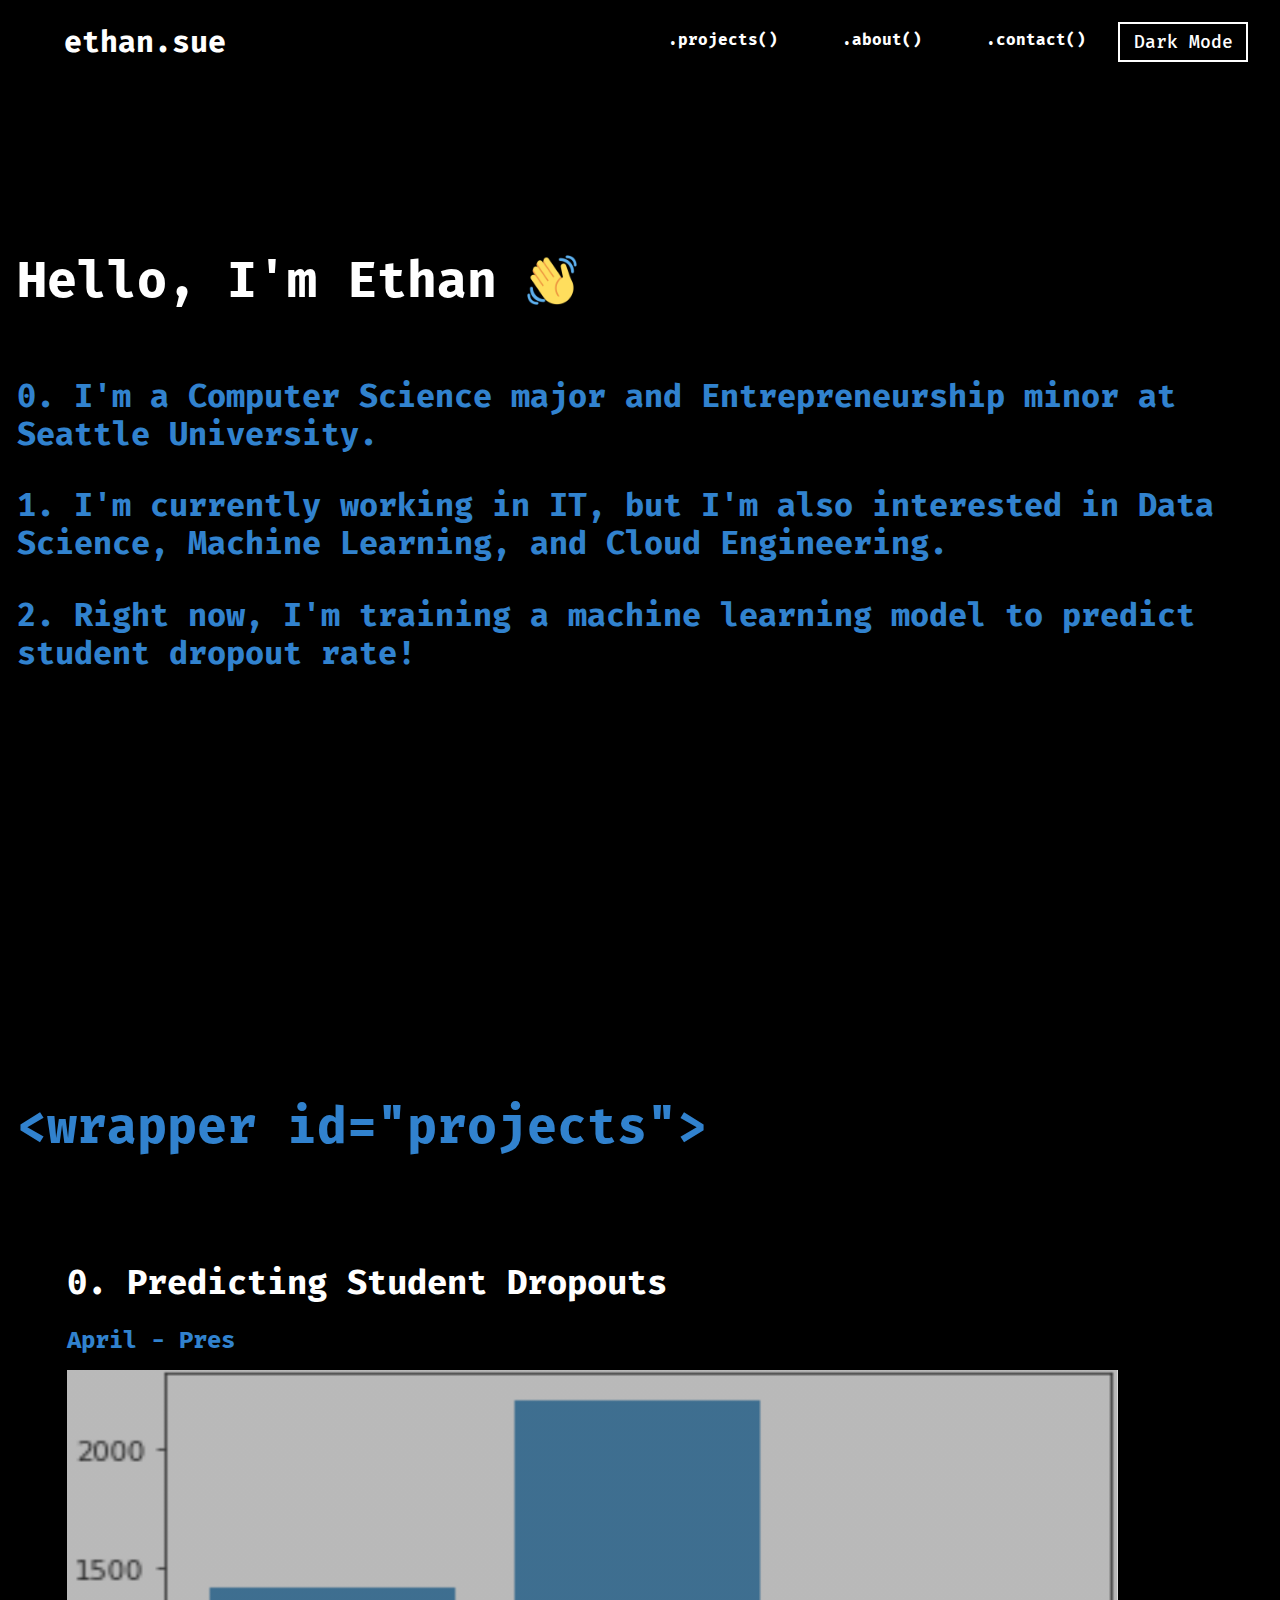
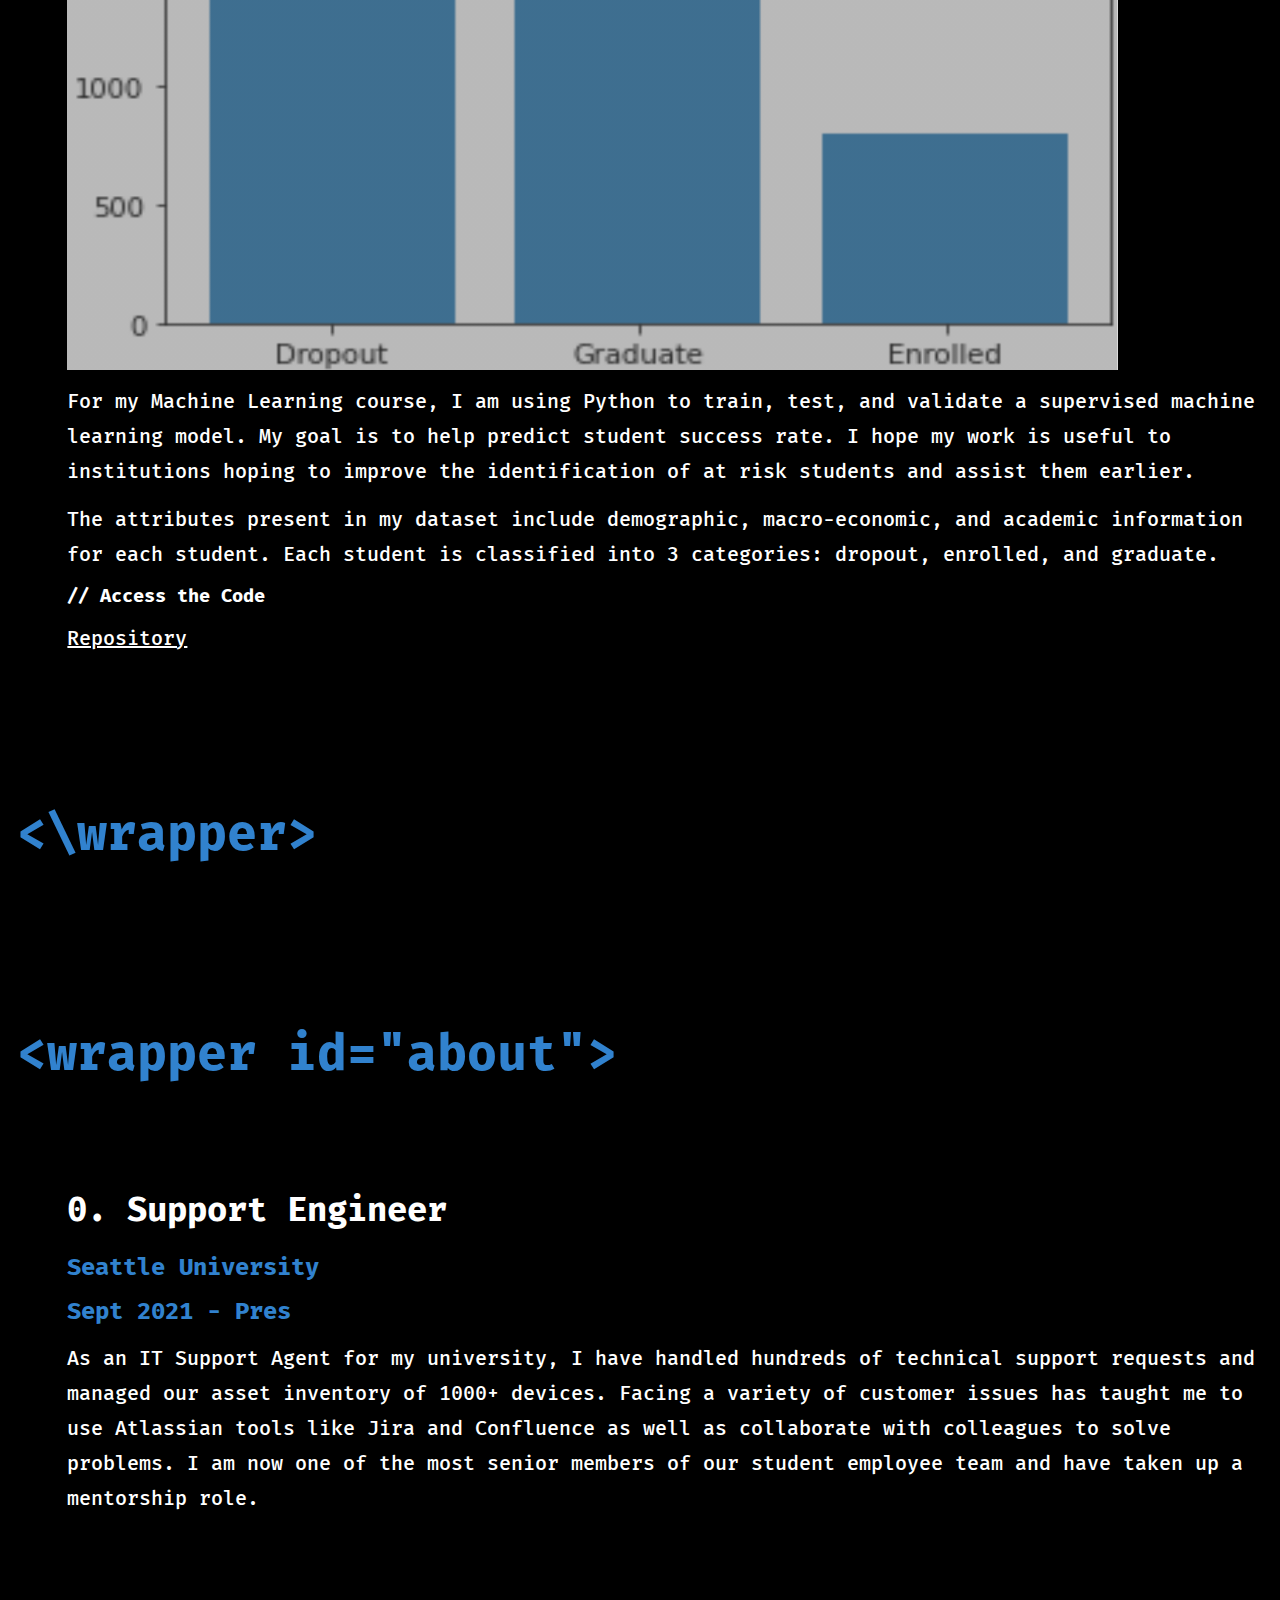
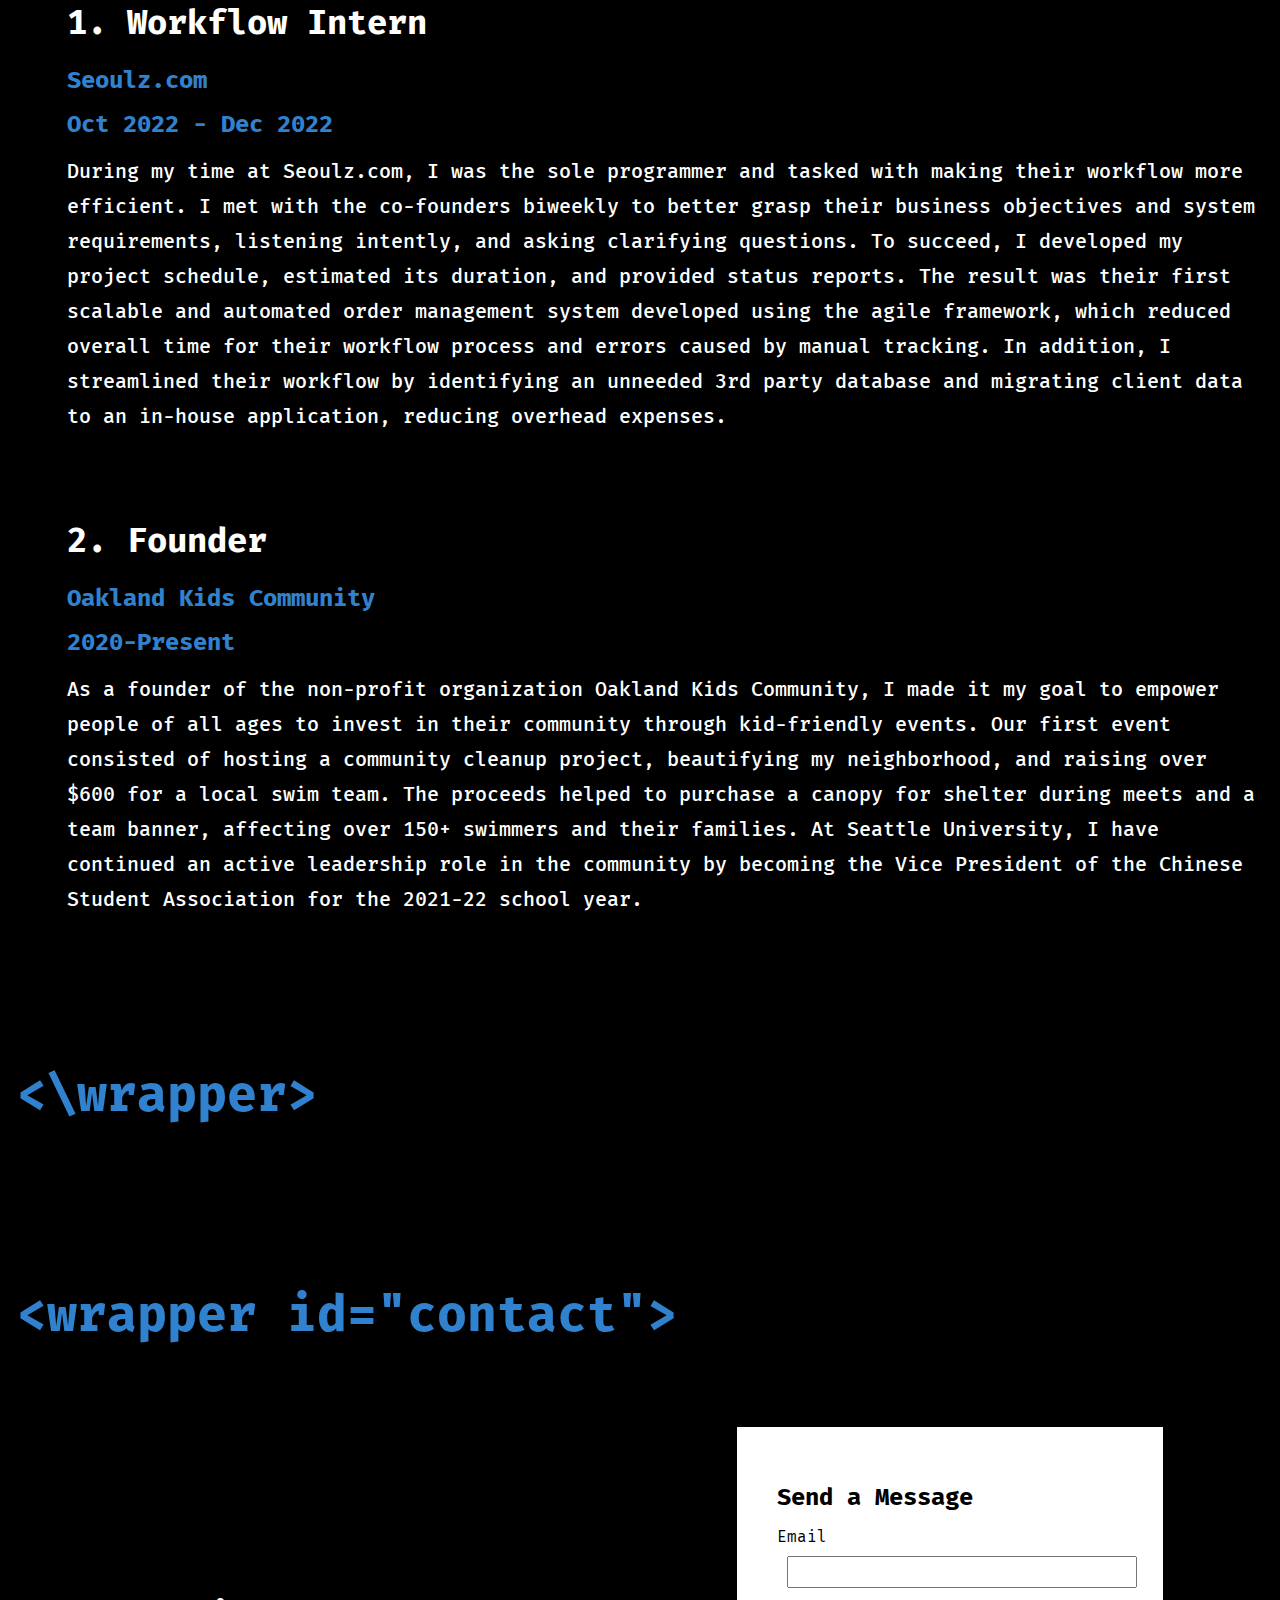
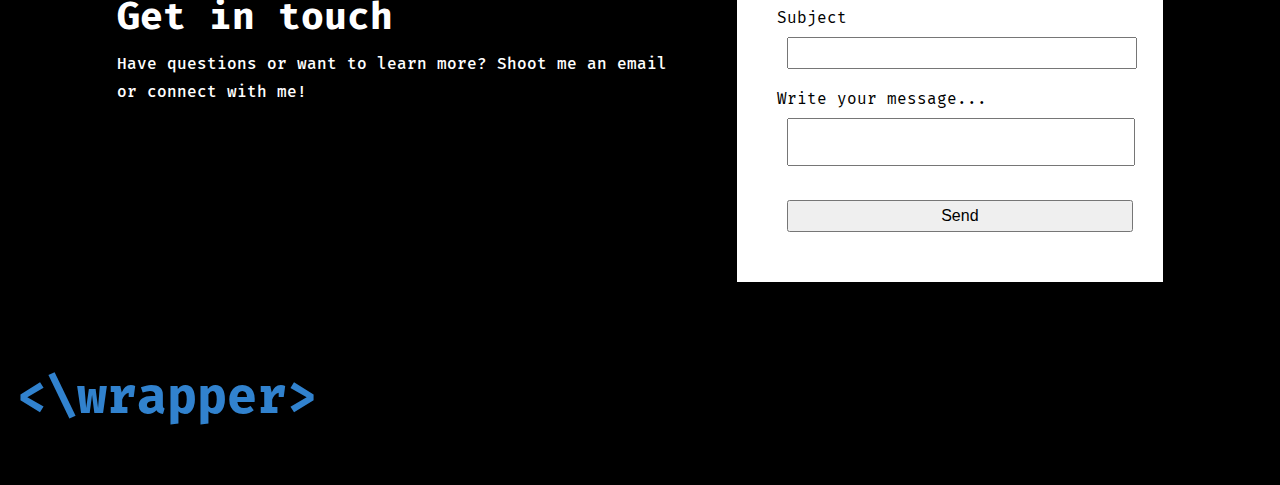
==== commit ee7c9d20: "Old "single page scroll" version completed" ====
--- a/index.html
+++ b/index.html
@@ -21,17 +21,17 @@
         <a class="name" title="ethan.sue" href="#top">ethan.sue</a>
 
         <div class="menu">
-          <a href="#projects">.projects()</a>
-          <a href="#about">.about()</a>
-          <a href="#tools">.tools()</a>
-          <a href="#contact">.contact()</a>
+          <a href="/projects.html">.projects()</a>
+          <a href="/about.html">.about()</a>
+          <a href="/contact.html">.contact()</a>
+          <button class="themed" id="themed">Dark Mode</button>
         </div>
 
-        <button class="hamburger">
+        <!-- <button class="hamburger">
           <span></span>
           <span></span>
-          <span></span>
-        </button>
+          <span></span> 
+        </button> -->
       </div>
     </nav>
   </header>
@@ -39,14 +39,22 @@
   <div id="top" style="margin:0 auto;max-width:1260px;padding:0px 1.0875rem 1.45rem;padding-top:1rem;">
     <section id="home">
       <div id="home-text">
-        <h1>Hello, I'm Ethan</h1>
-        <h1 class="intro">I'm a Computer Science major and Entrepreneurship minor at Seattle University.</h1>
-        <h1 class="intro">I'm currently working in IT, but I'm also interested in Data Science, Machine Learning, and Cloud Engineering.</h1>
-        <h1 class="intro">Right now I'm training a machine learning model to predict student dropout rate.</h1>
+        <div class="greeting">
+          <h1>Hello, I'm Ethan</h1>
+          <div class="greeting-img">
+            <img src="/img/waving-emoji.png" alt="waving hand">
+          </div>
+          
+        </div>
+        
+        <h1 class="intro">0. I'm a Computer Science major and Entrepreneurship minor at Seattle University.</h1>
+        <h1 class="intro">1. I'm currently working in IT, but I'm also interested in Data Science, Machine Learning, and Cloud Engineering.</h1>
+        <h1 class="intro">2. Right now, I'm training a machine learning model to predict student dropout rate!</h1>
         <!-- I'm an aspiring Software Developer looking for a challenging role in a reputable organization. -->
       </div>
-      <a href="#projects"><img class="down-arrow" src="img\downarrow.gif" alt="down arrow"></a>
+      <!-- <a href="#projects"><img id="down-arrow" class="down-arrow" src="img\downarrow.gif" alt="down arrow"></a> -->
     </section>  
+
     <section id="projects">
       <h1 class="section-title">&#60;wrapper id="projects"&#62;</h1>
       
@@ -55,7 +63,6 @@
           <h1>0. Predicting Student Dropouts</h1>
           <h2>April - Pres</h2>
           <div class="proj-img-container">
-            <a href="https://github.com/ethans2028" target="_blank">
               <div class="proj-img">
               </div>
             </a>
@@ -65,10 +72,21 @@
             My goal is to help predict student success rate. I hope my work is useful to institutions hoping to improve the 
             identification of at risk students and assist them earlier. 
           </p>
-           <p>
+
+          <p>
             The attributes present in my dataset include demographic, macro-economic, and academic information for each student. Each student
             is classified into 3 categories: dropout, enrolled, and graduate.
           </p>
+
+          <h3>
+            // Access the Code
+          </h3>
+          <a target="_blank" rel="noopener noreferrer" class="proj-links" href="https://github.com/ethans2028">
+            <div>
+              <p>Repository</p>
+            </div>
+          </a>
+          
         </div>
       </div>
       <h1 class="section-title">&#60;&#92;wrapper&#62;</h1>
@@ -138,7 +156,7 @@
         
         <div class="contactForm">
           <form>
-            <h2>Send Message</h2>
+            <h2>Send a Message</h2>
             <div class="formBox">
               <span>Email</span>
               <input type="text" name="" required="required">
@@ -163,9 +181,6 @@
   
 
   <script src="main.js">
-  function myFunction(element, color) {
-    element.style.color = color;
-  }
   </script>
 </body>
 </html>--- a/main.css
+++ b/main.css
@@ -1,7 +1,27 @@
 :root {
-  --primary: rgb(49, 130, 206);
-  --light: white;
-  --dark: black;
+  --accent: rgb(49, 130, 206);
+  --primary: black;
+  --secondary: white;
+}
+
+.themed {
+  width: 130px;
+  height: 40.667px;
+  padding: 1px 6px;
+  background: var(--primary);
+  color: var(--secondary);
+  box-sizing: border-box;
+  font-family: "Fira Mono", monospace;
+  font-size: large;
+  font-weight: 500;
+  border: solid 2px var(--secondary);
+  transition: 0s;
+  cursor: pointer;
+}
+
+.dark-mode {
+  --primary: white;
+  --secondary: black;
 }
 
 html {
@@ -14,6 +34,7 @@
 
   box-sizing: border-box;
   font-family: "Fira Mono", monospace;
+  background-color: var(--primary);
 }
 
 .container {
@@ -32,7 +53,7 @@
   right: 0;
   z-index: 99;
   padding: 16px 32px;
-  background-color: white;
+  background-color: var(--primary);
 }
 
 .hamburger {
@@ -56,10 +77,9 @@
   margin-bottom: 5px;
   position: relative;
 
-  background-color: black;
+  background-color: var(--secondary);
   border-radius: 6px;
   z-index: 1;
-
   transform-origin: 0 0;
 
   transition: 0.4s;
@@ -67,7 +87,7 @@
 
 .hamburger:hover span:nth-child(2) {
   transform: translateX(10px);
-  background-color: var(--primary);
+  background-color: var(--accent);
 }
 
 
@@ -85,7 +105,7 @@
 }
 
 .hamburger.is-active:hover span {
-  background-color: var(--primary);
+  background-color: var(--accent);
 }
 
 .menu {
@@ -97,7 +117,7 @@
 }
 
 .container a {
-  color: var(--dark);
+  color: var(--secondary);
   margin: 0 16px;
   font-weight: 600;
   text-decoration: none;
@@ -105,15 +125,22 @@
   border-radius: 99px;
 
   scroll-behavior: smooth;
-  transition: 2s;
-  
+}
+
+.container a:visited {
+  text-decoration: none;
+  color: var(--secondary);
 }
 
 .container a:hover {
-  color: var(--primary);
+  color: var(--accent);
   transition: 0.4s;
 }
 
+.current-page {
+  color: var(--accent) !important;
+  border: 2px solid var(--accent) !important;
+}
 .name {
   font-size: 30px;
 }
@@ -137,19 +164,29 @@
   margin-top: 200px;
 }
 
-#home-text {
-  margin-bottom: 150px;
-}
-
 h1 {
   font-weight: 700;
   font-size: 50px;
-}
-
+  padding-right: 30px;
+}
+
+.greeting {
+  display: flex;
+}
+
+.greeting-img {
+  height: 50px;
+  margin: auto 0;
+  bottom: 0px;
+}
+
+.greeting-img img {
+  height: 100%;
+}
 .intro {
-  color: var(--primary);
+  color: var(--accent);
   margin-top: 33.5px;
-  font-weight: 500;
+  font-weight: 600;
   font-size: 32px;
 }
 
@@ -157,10 +194,11 @@
   padding-top: 10%;
   max-width: 10%;
   height: auto;
+  filter: invert(1);
 }
 
 .section-title {
-  color: var(--primary);
+  color: var(--accent);
 }
 
 .contactContainer {
@@ -187,7 +225,6 @@
 }
 
 p {
-  color: rgb(13, 15, 17);
   font-size: 20px;
   font-weight: 500;
   line-height: 1.75;
@@ -201,10 +238,13 @@
 .contactForm {
   width: 40%;
   padding: 40px;
-  background: black;
-  color: white;
-}
-
+  border: 1px var(--secondary);
+  background: var(--secondary);
+}
+
+.contactForm form h2 {
+  color: var(--primary);
+}
 .contactForm .formBox {
   position: relative;
   width: 100%;
@@ -237,11 +277,11 @@
 .experience h2 {
   font-weight: 700;
   font-size: 24px;
-  color: rgb(49, 130, 206);
-}
-
-h1, h2, h3, h4, h5, h6 {
-  color: rgb(13, 15, 17);
+  color: var(--accent);
+}
+
+p, h1, h2, h3, h4, h5, h6 {
+  color: var(--secondary);
   margin: 0.67em 0px;
 }
 
@@ -266,4 +306,14 @@
 
 .content-padding {
   padding: 50px 0 50px 50px;
+}
+
+.proj-links {
+  text-decoration: underline solid var(--secondary);
+  
+  
+}
+
+.proj-link-spacing {
+  margin-top: 50px;
 }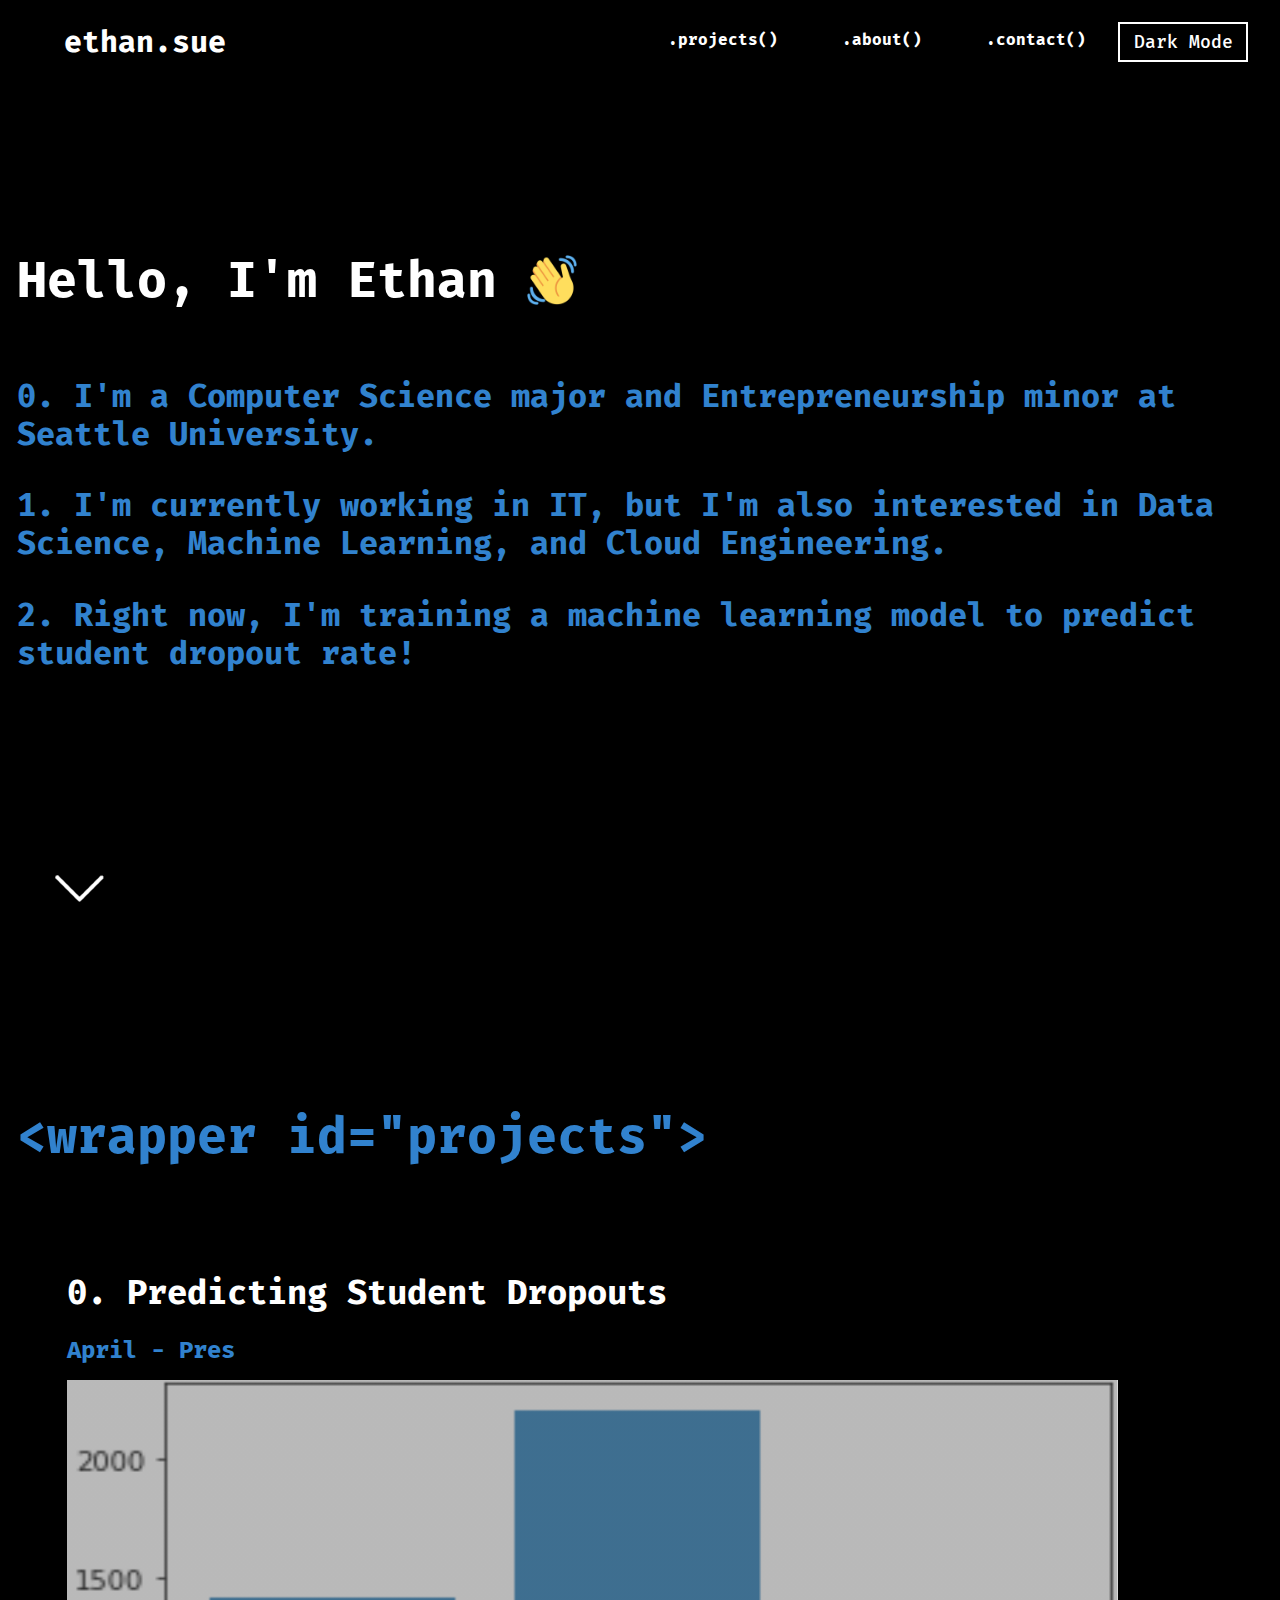
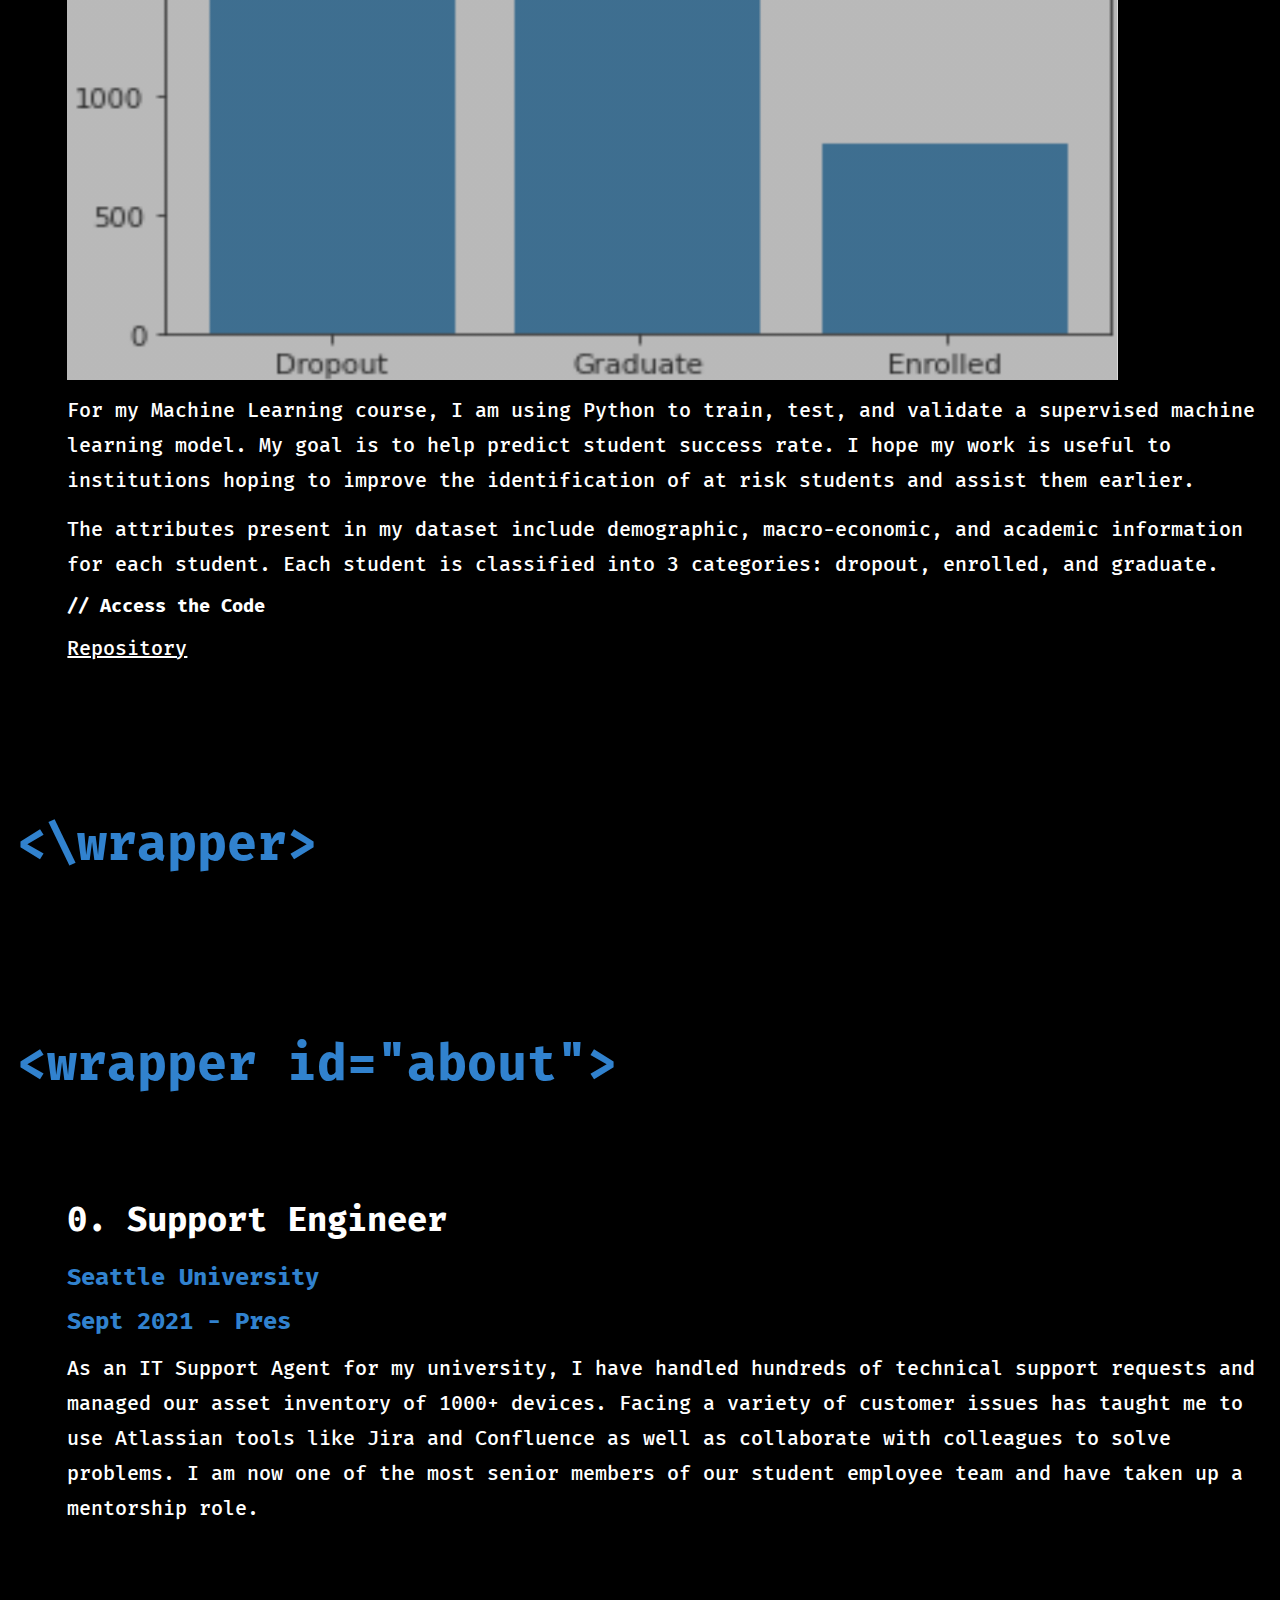
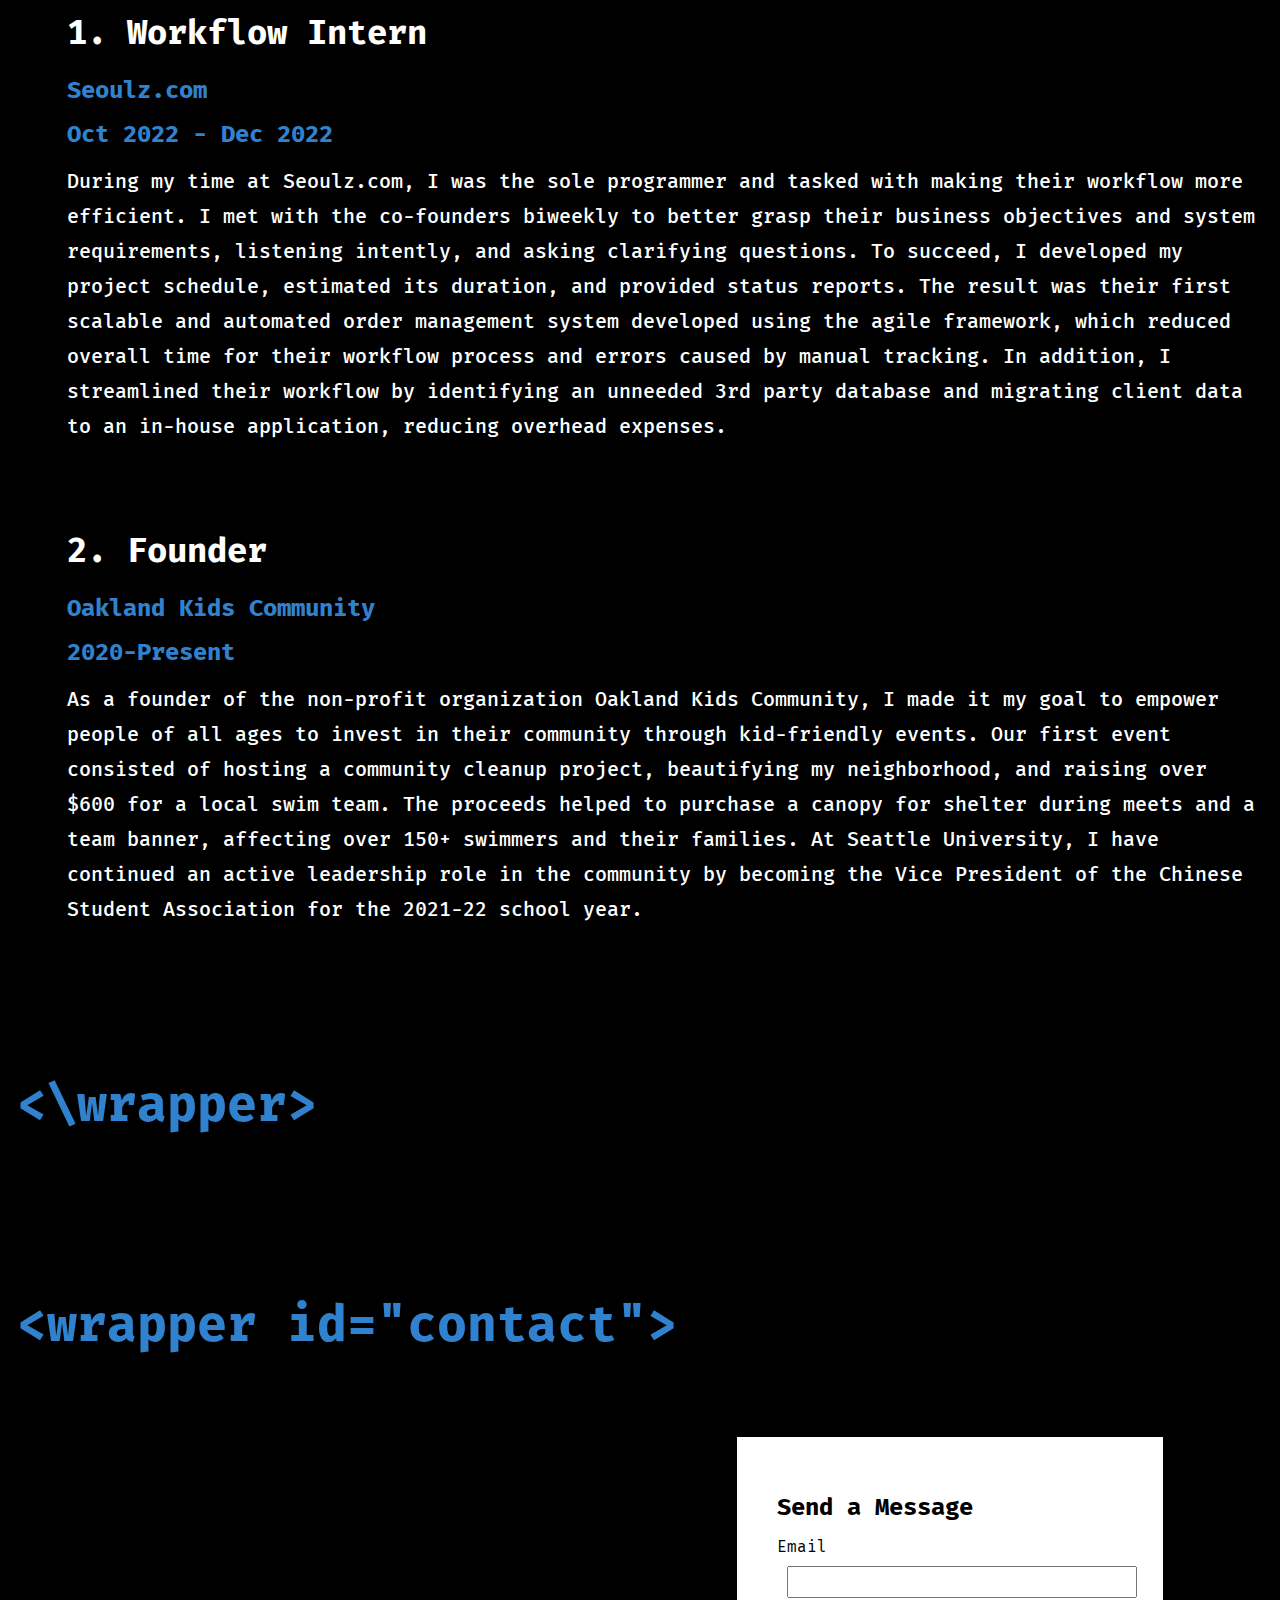
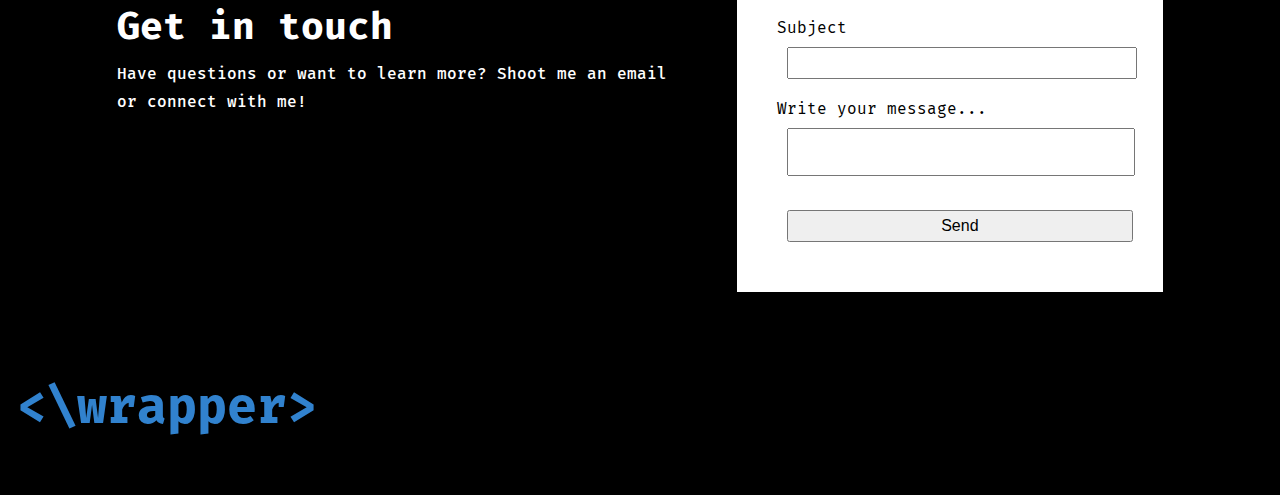
==== commit 0691f14a: "Index with all features/sections - scroll version" ====
--- a/index.html
+++ b/index.html
@@ -22,16 +22,16 @@
 
         <div class="menu">
           <a href="/projects.html">.projects()</a>
-          <a href="/about.html">.about()</a>
-          <a href="/contact.html">.contact()</a>
+          <a href="#about">.about()</a>
+          <a href="#contact">.contact()</a>
           <button class="themed" id="themed">Dark Mode</button>
         </div>
 
-        <!-- <button class="hamburger">
+        <button class="hamburger">
           <span></span>
           <span></span>
-          <span></span> 
-        </button> -->
+          <span></span>
+        </button>
       </div>
     </nav>
   </header>
@@ -52,9 +52,8 @@
         <h1 class="intro">2. Right now, I'm training a machine learning model to predict student dropout rate!</h1>
         <!-- I'm an aspiring Software Developer looking for a challenging role in a reputable organization. -->
       </div>
-      <!-- <a href="#projects"><img id="down-arrow" class="down-arrow" src="img\downarrow.gif" alt="down arrow"></a> -->
+      <a href="#projects"><img id="down-arrow" class="down-arrow" src="img\downarrow.gif" alt="down arrow"></a>
     </section>  
-
     <section id="projects">
       <h1 class="section-title">&#60;wrapper id="projects"&#62;</h1>
       
@@ -63,6 +62,7 @@
           <h1>0. Predicting Student Dropouts</h1>
           <h2>April - Pres</h2>
           <div class="proj-img-container">
+            <!-- <a href="https://github.com/ethans2028" > -->
               <div class="proj-img">
               </div>
             </a>
--- a/main.css
+++ b/main.css
@@ -311,9 +311,16 @@
 .proj-links {
   text-decoration: underline solid var(--secondary);
   
-  
-}
-
+}
+.experience a:hover{
+  text-decoration: underline solid var(--accent);
+  transition: 0.4s;
+}
+
+.experience a p:hover {
+  color: var(--accent) !important;
+  transition: 0.4s;
+}
 .proj-link-spacing {
-  margin-top: 50px;
+  padding-top: 10px;
 }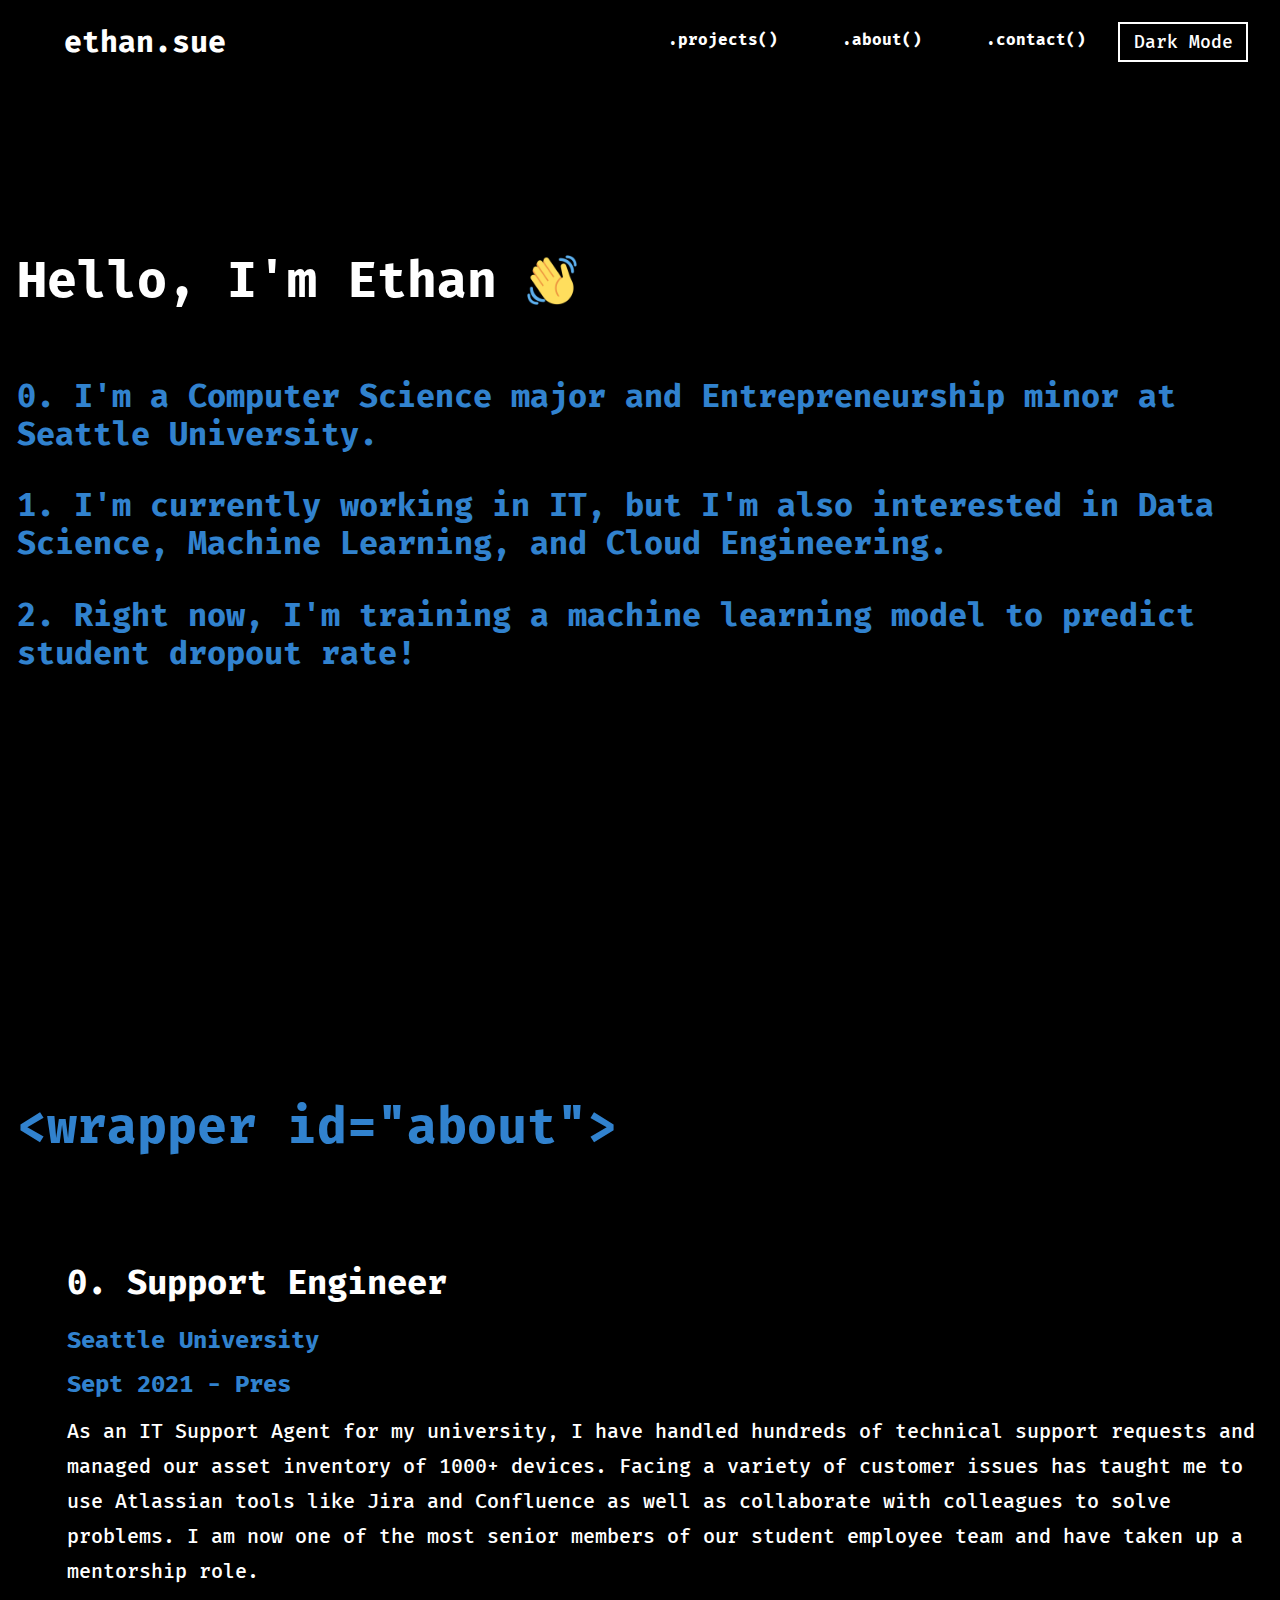
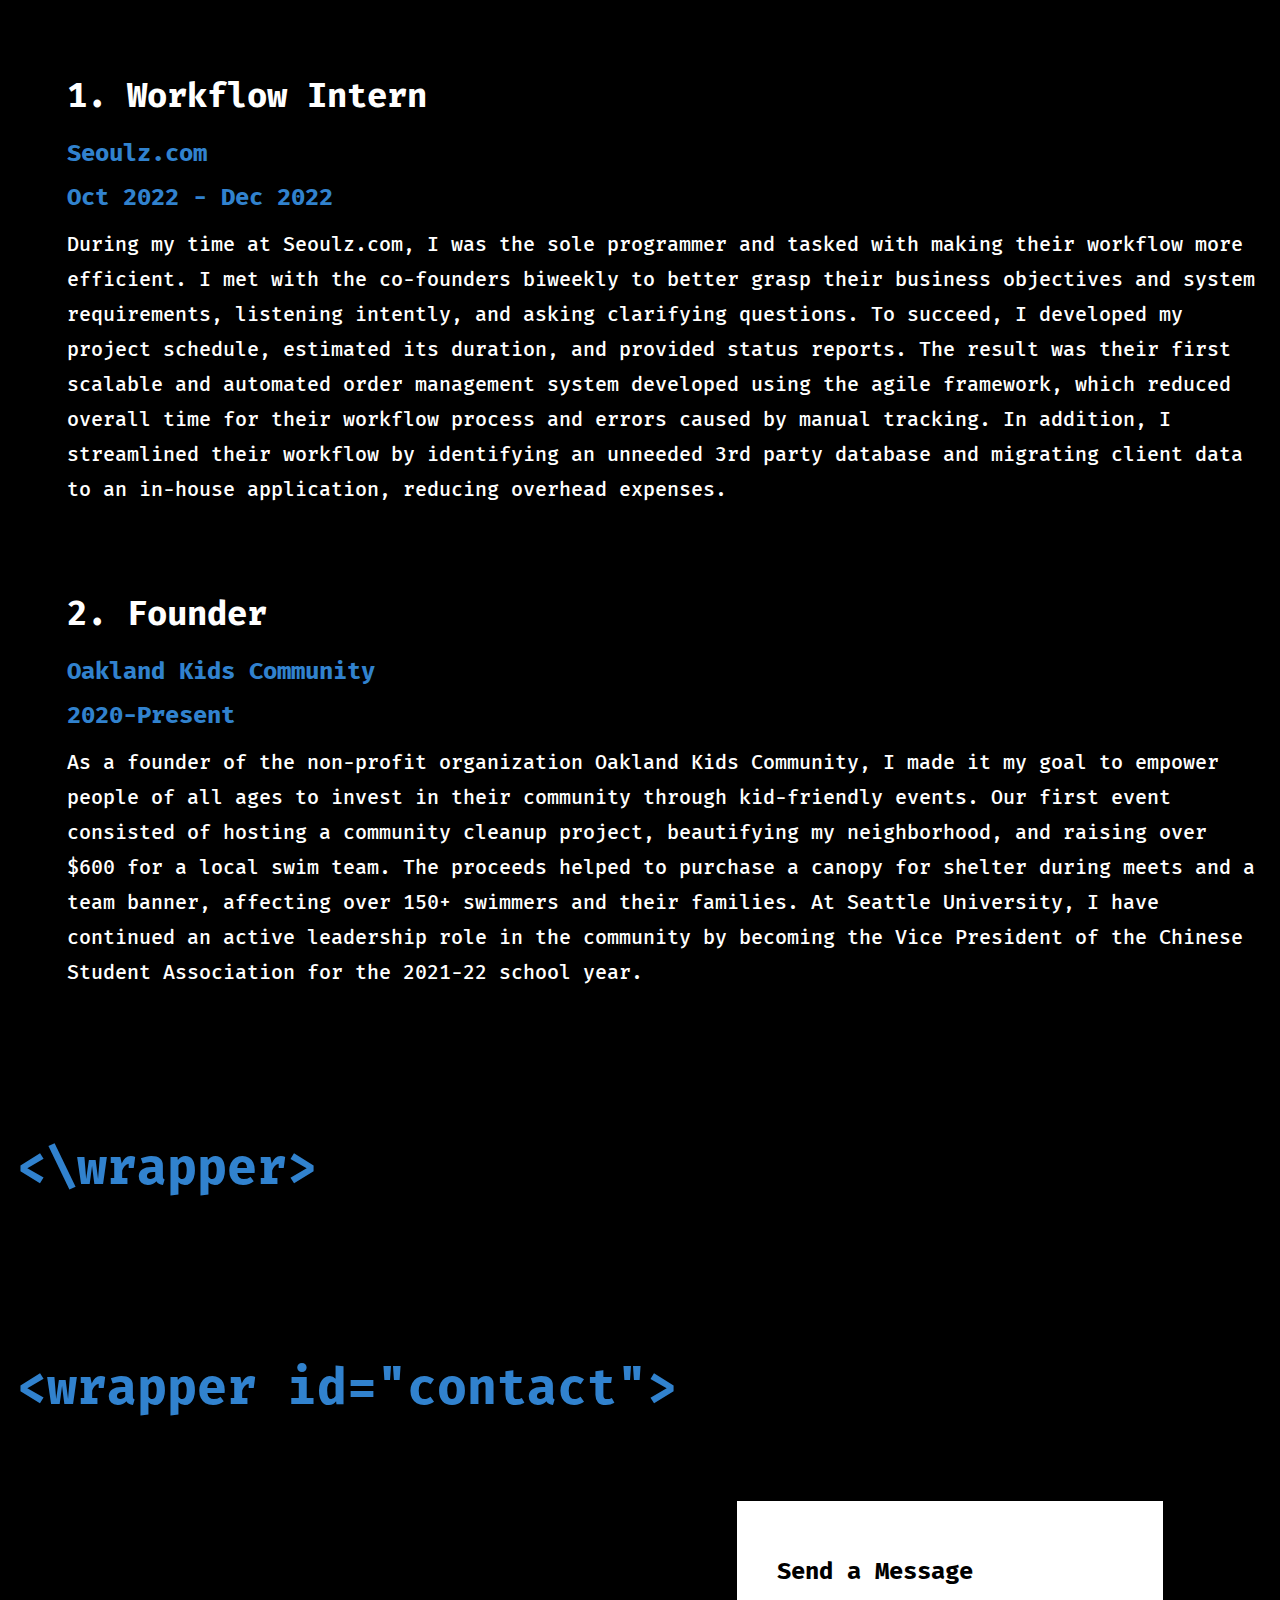
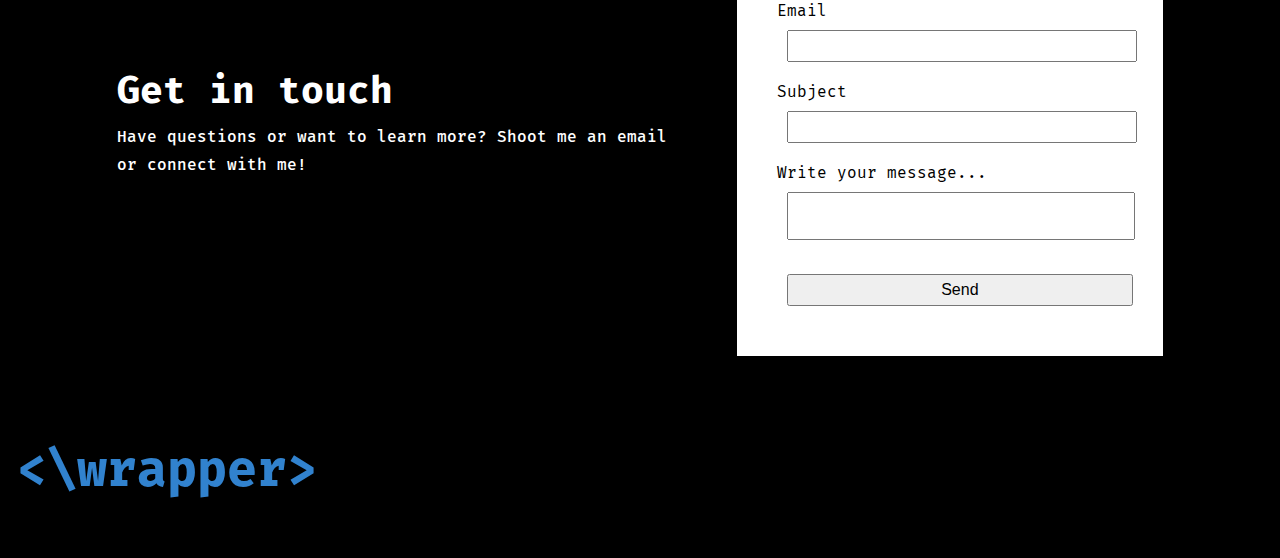
==== commit 1427161c: "demo "projects" page completed" ====
--- a/index.html
+++ b/index.html
@@ -22,16 +22,16 @@
 
         <div class="menu">
           <a href="/projects.html">.projects()</a>
-          <a href="#about">.about()</a>
-          <a href="#contact">.contact()</a>
+          <a href="/about.html">.about()</a>
+          <a href="/contact.html">.contact()</a>
           <button class="themed" id="themed">Dark Mode</button>
         </div>
 
-        <button class="hamburger">
+        <!-- <button class="hamburger">
           <span></span>
           <span></span>
-          <span></span>
-        </button>
+          <span></span> 
+        </button> -->
       </div>
     </nav>
   </header>
@@ -52,45 +52,8 @@
         <h1 class="intro">2. Right now, I'm training a machine learning model to predict student dropout rate!</h1>
         <!-- I'm an aspiring Software Developer looking for a challenging role in a reputable organization. -->
       </div>
-      <a href="#projects"><img id="down-arrow" class="down-arrow" src="img\downarrow.gif" alt="down arrow"></a>
+      <!-- <a href="#projects"><img id="down-arrow" class="down-arrow" src="img\downarrow.gif" alt="down arrow"></a> -->
     </section>  
-    <section id="projects">
-      <h1 class="section-title">&#60;wrapper id="projects"&#62;</h1>
-      
-      <div class="content-padding">
-        <div class="experience">
-          <h1>0. Predicting Student Dropouts</h1>
-          <h2>April - Pres</h2>
-          <div class="proj-img-container">
-            <!-- <a href="https://github.com/ethans2028" > -->
-              <div class="proj-img">
-              </div>
-            </a>
-          </div>
-          <p>
-            For my Machine Learning course, I am using Python to train, test, and validate a supervised machine learning model. 
-            My goal is to help predict student success rate. I hope my work is useful to institutions hoping to improve the 
-            identification of at risk students and assist them earlier. 
-          </p>
-
-          <p>
-            The attributes present in my dataset include demographic, macro-economic, and academic information for each student. Each student
-            is classified into 3 categories: dropout, enrolled, and graduate.
-          </p>
-
-          <h3>
-            // Access the Code
-          </h3>
-          <a target="_blank" rel="noopener noreferrer" class="proj-links" href="https://github.com/ethans2028">
-            <div>
-              <p>Repository</p>
-            </div>
-          </a>
-          
-        </div>
-      </div>
-      <h1 class="section-title">&#60;&#92;wrapper&#62;</h1>
-    </section>
 
 
     <section id="about">
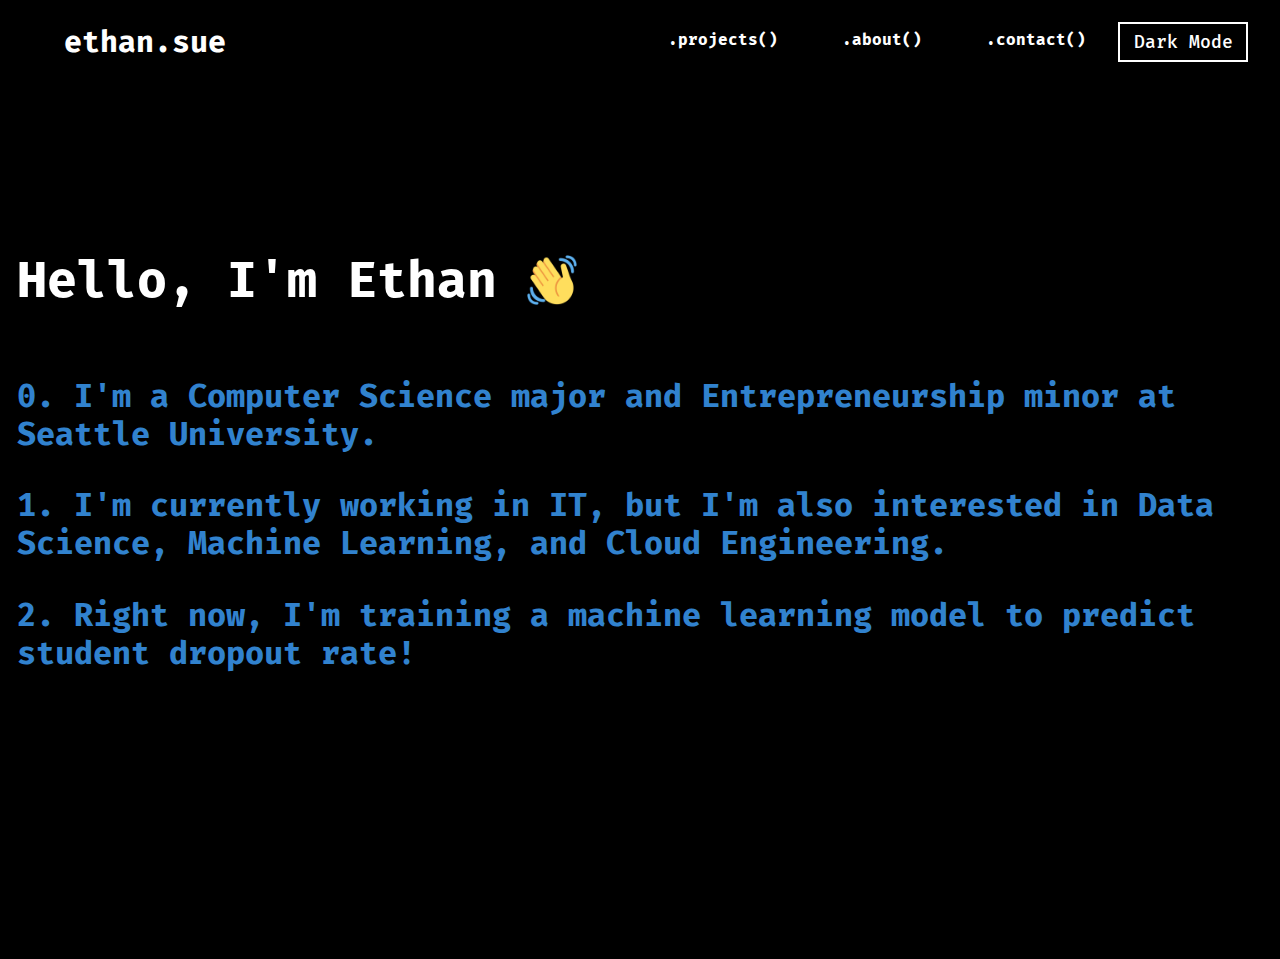
==== commit bd8fe334: "Demo "contact" page completed" ====
--- a/index.html
+++ b/index.html
@@ -54,92 +54,6 @@
       </div>
       <!-- <a href="#projects"><img id="down-arrow" class="down-arrow" src="img\downarrow.gif" alt="down arrow"></a> -->
     </section>  
-
-
-    <section id="about">
-      <h1 class="section-title">&#60;wrapper id="about"&#62;</h1>
-      <!--<embed src="Ethan Sue-Software Engineer.pdf" type="application/pdf" width="100%" height="1000px" />-->
-      <div class="content-padding">
-        <div class="experience">
-            <h1>0. Support Engineer</h1> 
-            <h2>Seattle University</h2>
-            <h2>Sept 2021 - Pres</h2>
-            
-            <p>
-              As an IT Support Agent for my university, I have handled hundreds of technical support 
-              requests and managed our asset inventory of 1000+ devices. Facing a variety of customer 
-              issues has taught me to use Atlassian tools like Jira and Confluence as well as 
-              collaborate with colleagues to solve problems. I am now one of the most senior members 
-              of our student employee team and have taken up a mentorship role.
-            </p>
-        </div>
-
-        <div class="experience">
-            <h1>1. Workflow Intern</h1> 
-            <h2>Seoulz.com</h2> 
-            <h2>Oct 2022 - Dec 2022</h2>
-            
-            <p>
-              During my time at Seoulz.com, I was the sole programmer and tasked with making their workflow more
-              efficient. I met with the co-founders biweekly to better grasp their business objectives and system 
-              requirements, listening intently, and asking clarifying questions. To succeed, I developed 
-              my project schedule, estimated its duration, and provided status reports. The result was 
-              their first scalable and automated order management system developed using the agile 
-              framework, which reduced overall time for their workflow process and errors caused by 
-              manual tracking. In addition, I streamlined their workflow by identifying an unneeded 3rd 
-              party database and migrating client data to an in-house application, reducing overhead expenses. 
-            </p>
-        </div>
-        <div class="experience">
-            <h1>2. Founder</h1>
-            <h2>Oakland Kids Community</h2>
-            <h2>2020-Present</h2>
-
-            <p>
-              As a founder of the non-profit organization Oakland Kids Community, I made it my goal to 
-              empower people of all ages to invest in their community through kid-friendly events. Our 
-              first event consisted of hosting a community cleanup project, beautifying my neighborhood, 
-              and raising over $600 for a local swim team. The proceeds helped to purchase a canopy for 
-              shelter during meets and a team banner, affecting over 150+ swimmers and their families. 
-              At Seattle University, I have continued an active leadership role in the community 
-              by becoming the Vice President of the Chinese Student Association for the 2021-22 school 
-              year.
-            </p>
-        </div>
-      </div>
-      <h1 class="section-title">&#60;&#92;wrapper&#62;</h1>
-    </section>
-    <section id="contact">
-      <h1 class="section-title">&#60;wrapper id="contact"&#62;</h1>
-      <div class="contactContainer">
-        <div class="content">
-          <h1>Get in touch</h1>
-          <p>Have questions or want to learn more? Shoot me an email or connect with me!</p>
-        </div>
-        
-        <div class="contactForm">
-          <form>
-            <h2>Send a Message</h2>
-            <div class="formBox">
-              <span>Email</span>
-              <input type="text" name="" required="required">
-            </div>
-            <div class="formBox">
-              <span>Subject</span>
-              <input type="text" name="" required="required">
-            </div>
-            <div class="formBox">
-              <span>Write your message...</span>
-              <textarea required="required"></textarea>
-            </div>
-            <div class="formBox">
-              <input type="submit" name="" value="Send">
-            </div>
-          </form>
-        </div>
-      </div>
-      <h1 class="section-title">&#60;&#92;wrapper&#62;</h1>
-    </section>
   </div>
   
 
--- a/main.css
+++ b/main.css
@@ -304,6 +304,20 @@
   background-size:1050.54px 600px;
 }
 
+.work-img{
+  width: 1050.54px;
+  height: 600px;
+  background: 
+    /* top, transparent red */ 
+    linear-gradient(
+      rgba(100, 100, 100, 0.45), 
+      rgba(100, 100, 100, 0.45)
+    ),
+    /* bottom, image */
+    url(/img/seoulz.png);
+  background-size:1050.54px 600px;
+}
+
 .content-padding {
   padding: 50px 0 50px 50px;
 }
@@ -323,4 +337,13 @@
 }
 .proj-link-spacing {
   padding-top: 10px;
+}
+
+.coding-img {
+  width: 80%;
+  height: auto;
+}
+
+.coding-img img {
+  width: 100%;
 }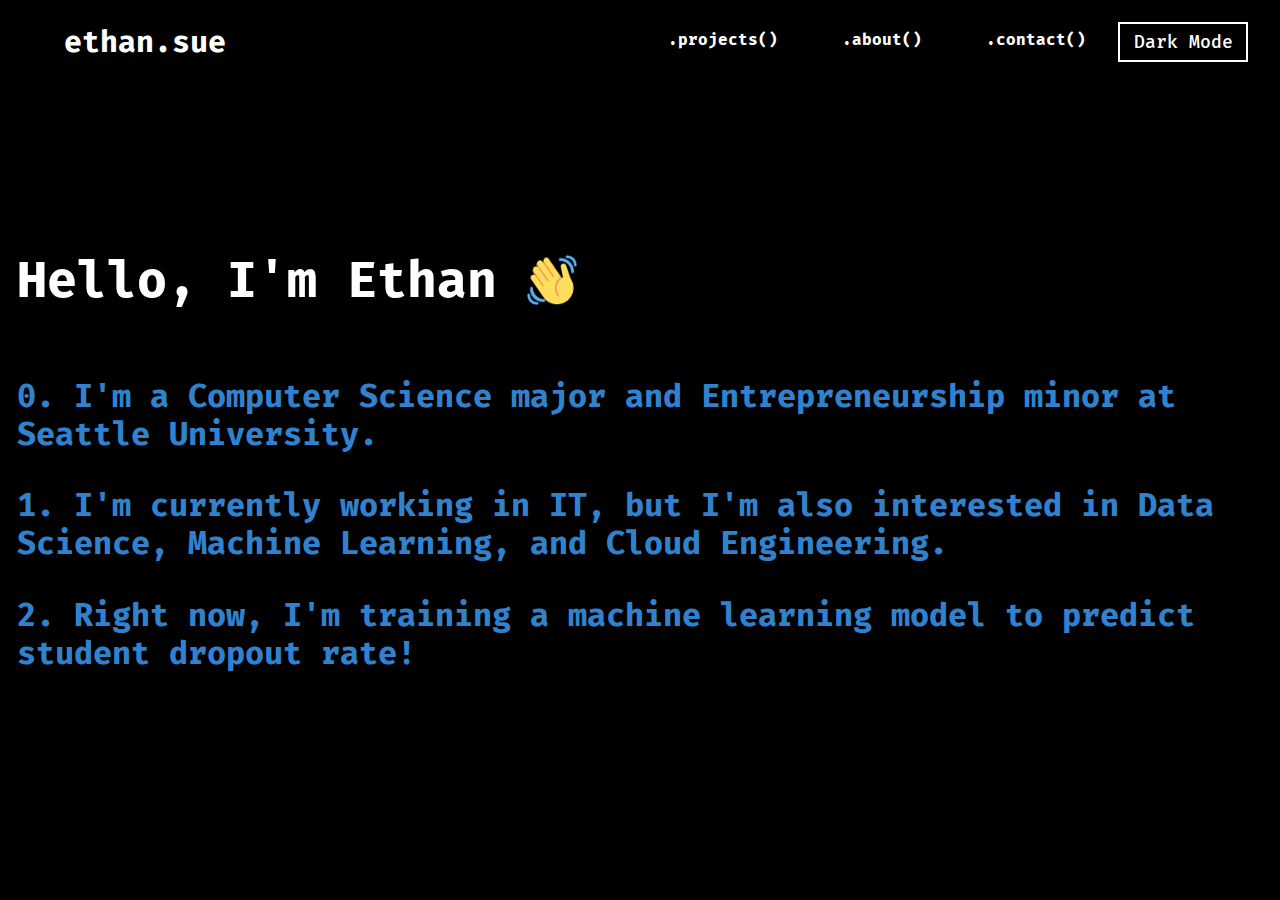
==== commit 8d5146ae: "added period to file paths" ====
--- a/index.html
+++ b/index.html
@@ -21,9 +21,9 @@
         <a class="name" title="ethan.sue" href="#top">ethan.sue</a>
 
         <div class="menu">
-          <a href="/projects.html">.projects()</a>
-          <a href="/about.html">.about()</a>
-          <a href="/contact.html">.contact()</a>
+          <a href="./projects.html">.projects()</a>
+          <a href="./about.html">.about()</a>
+          <a href="./contact.html">.contact()</a>
           <button class="themed" id="themed">Dark Mode</button>
         </div>
 
@@ -42,7 +42,7 @@
         <div class="greeting">
           <h1>Hello, I'm Ethan</h1>
           <div class="greeting-img">
-            <img src="/img/waving-emoji.png" alt="waving hand">
+            <img src="./img/waving-emoji.png" alt="waving hand">
           </div>
           
         </div>
--- a/main.css
+++ b/main.css
@@ -156,8 +156,8 @@
 
 
 #home {
-  min-height: 80vh;
-  height: 100%;
+  /* min-height: 80vh;
+  height: 100%; */
   width: 100%;
   position: relative;
   align-items: center;
@@ -300,7 +300,7 @@
       rgba(100, 100, 100, 0.45)
     ),
     /* bottom, image */
-    url(/img/ml_project.png);
+    url(./img/ml_project.png);
   background-size:1050.54px 600px;
 }
 
@@ -314,7 +314,7 @@
       rgba(100, 100, 100, 0.45)
     ),
     /* bottom, image */
-    url(/img/seoulz.png);
+    url(./img/seoulz.png);
   background-size:1050.54px 600px;
 }
 
